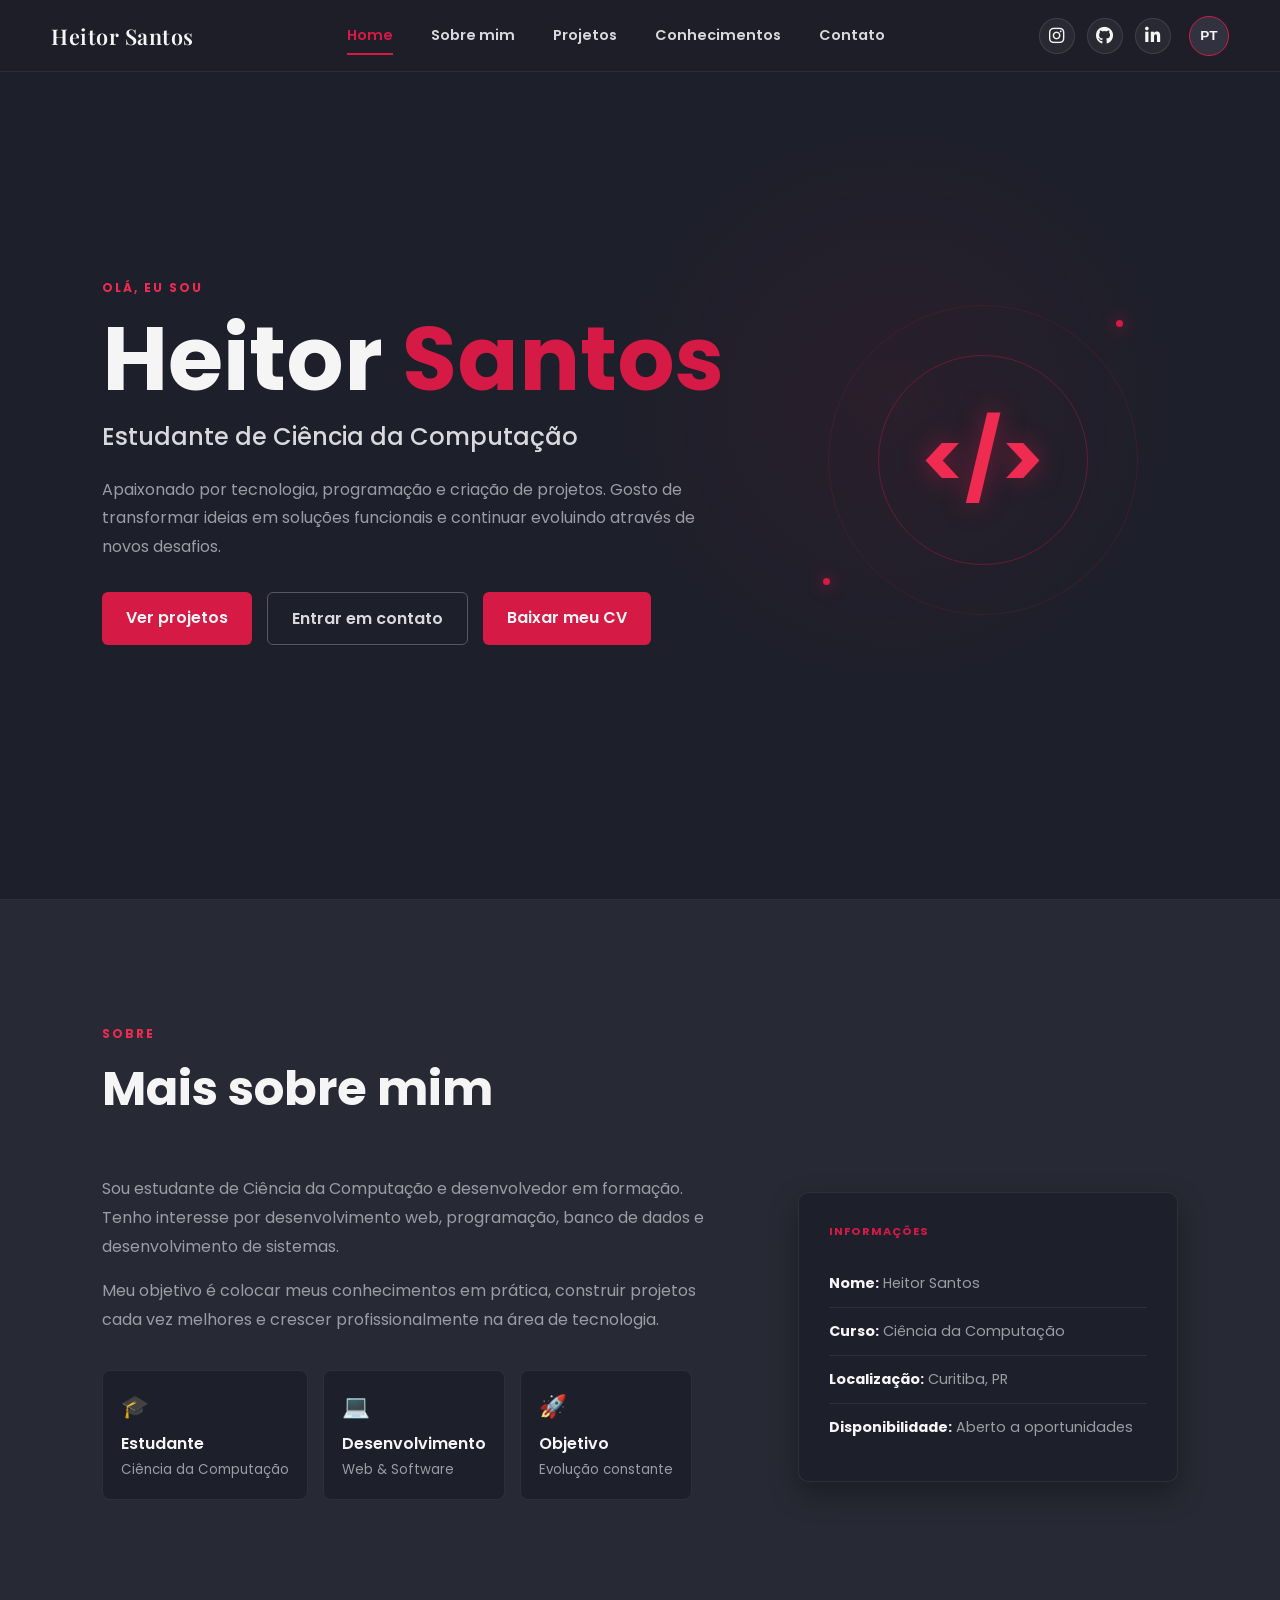
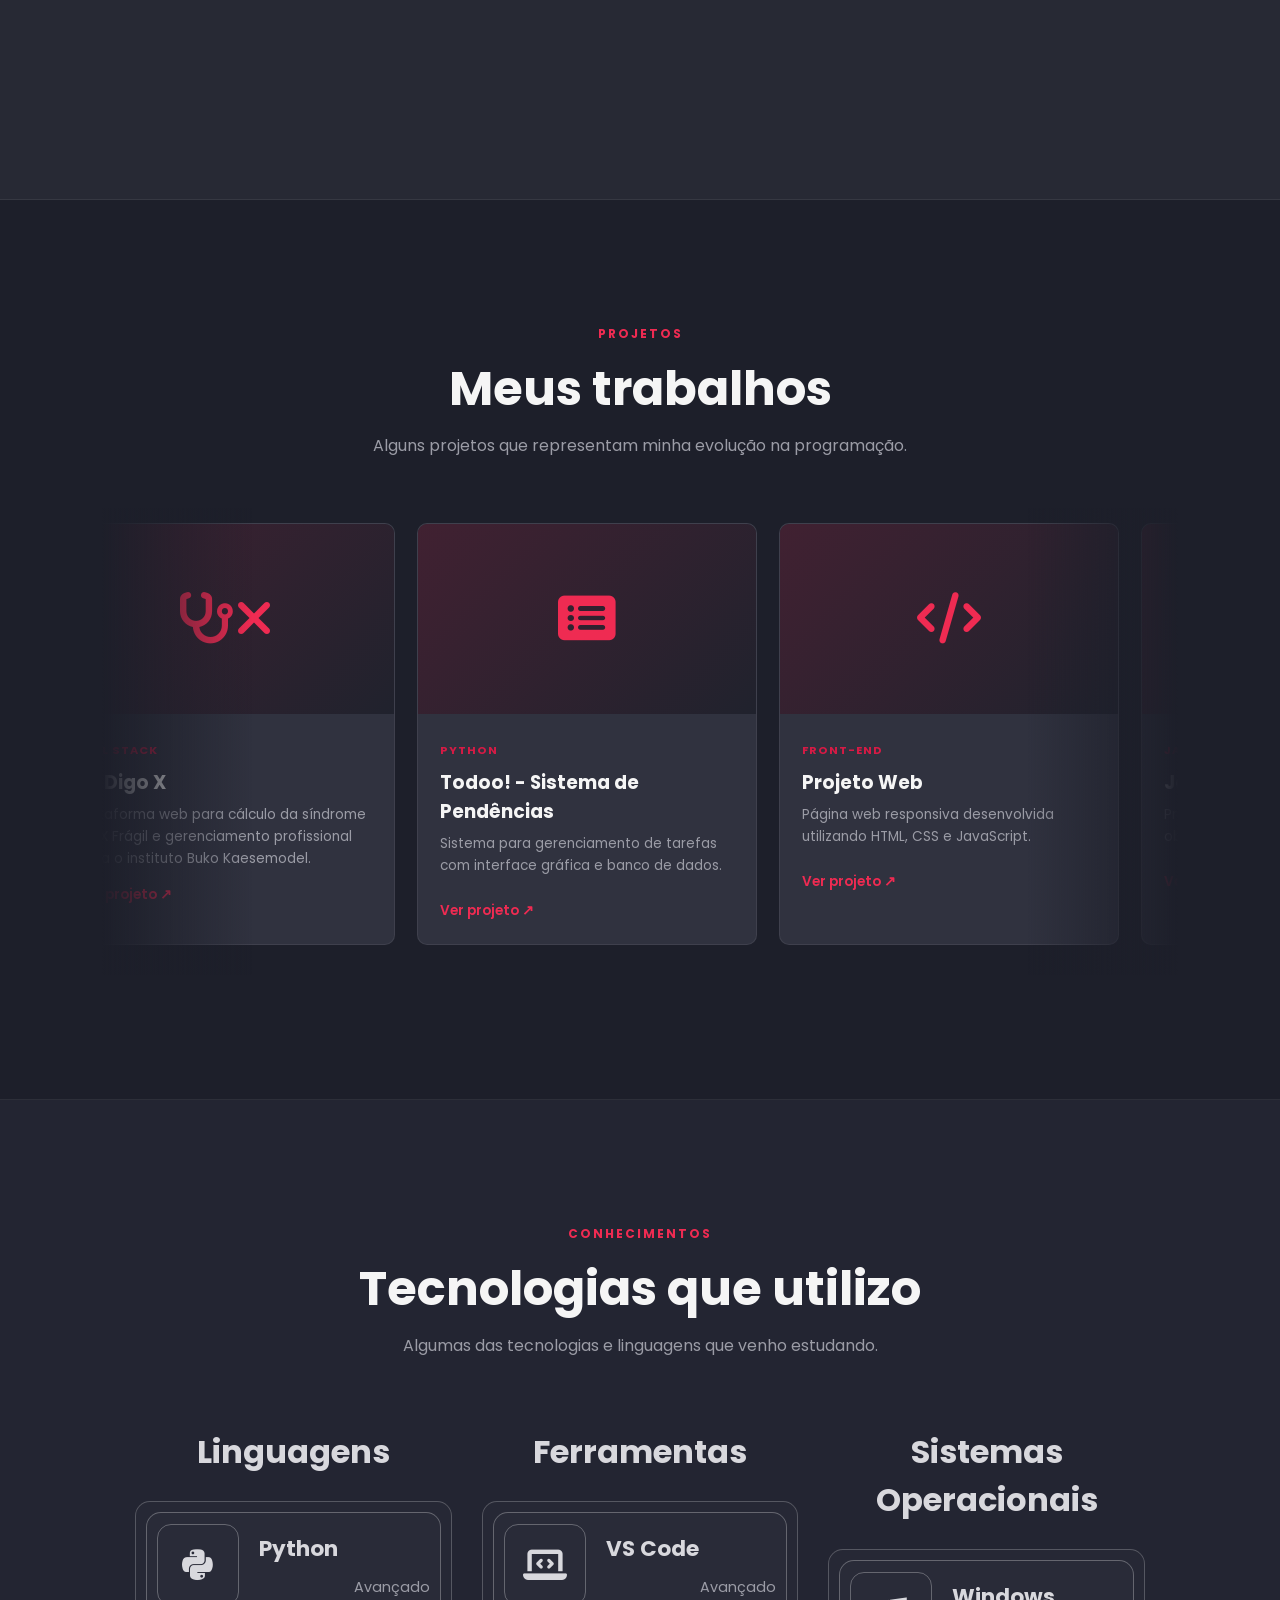
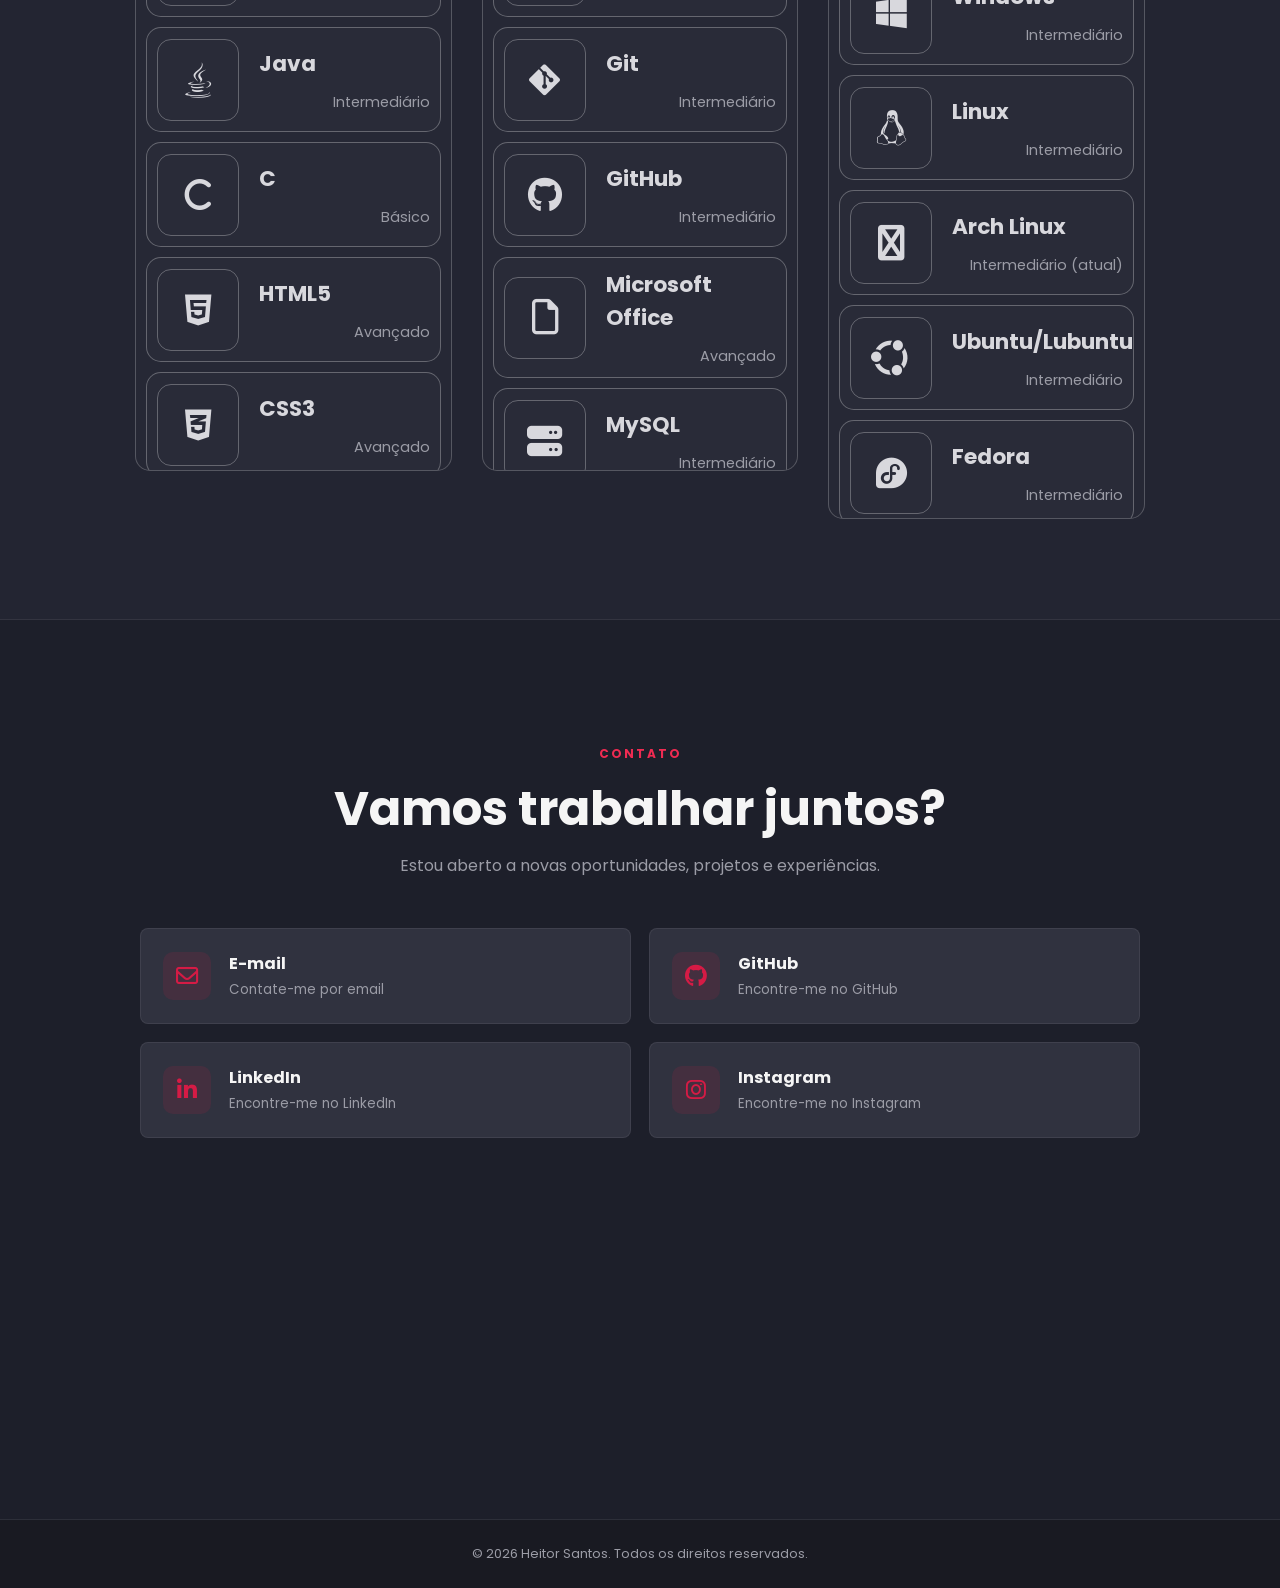
==== index.html @ 6def0c8a "Rename portifolio.html to index.html" ====
<!DOCTYPE html>
<html lang="pt-BR">
<head>
    <meta charset="UTF-8">
    <meta name="viewport" content="width=device-width, initial-scale=1.0">
    <meta name="description" content="Portfólio de Heitor Santos">
    <title>Heitor Santos | Portfólio</title>
    <link rel="icon" href="favicon.png" type="image/png">
    <link rel="preconnect" href="https://fonts.googleapis.com">
    <link rel="preconnect" href="https://fonts.gstatic.com" crossorigin>
    <link rel="stylesheet" href="https://cdnjs.cloudflare.com/ajax/libs/font-awesome/6.5.1/css/all.min.css">
    <link href="https://fonts.googleapis.com/css2?family=Playfair+Display:wght@500;600;700&family=Poppins:wght@300;400;500;600;700&display=swap" rel="stylesheet">
    <link rel="stylesheet" href="portifolio.css">
</head>
<body>

<header class="navbar">
    <a href="#home" class="logo">Heitor Santos</a>
    <nav class="nav-links" id="navLinks">
        <a href="#home" class="nav-link active" data-i18n="nav_home">Home</a>
        <a href="#sobre" class="nav-link" data-i18n="nav_about">Sobre mim</a>
        <a href="#projetos" class="nav-link" data-i18n="nav_projects">Projetos</a>
        <a href="#conhecimentos" class="nav-link" data-i18n="nav_skills">Conhecimentos</a>
        <a href="#contato" class="nav-link" data-i18n="nav_contact">Contato</a>
    </nav>

    <div class="navbar-right">
        <div class="social-links">
            <a href="https://www.instagram.com/heitor_a_santos/" target="_blank"><i class="fa-brands fa-instagram"></i></a>
            <a href="https://github.com/HeitorASantos" target="_blank"><i class="fa-brands fa-github"></i></a>
            <a href="https://www.linkedin.com/in/heitor-santos-92a6032a8/" target="_blank"><i class="fa-brands fa-linkedin-in"></i></a>
        </div>

        <button class="translate-btn" id="translateBtn" title="Alternar idioma">
            <span class="lang-text" id="langText">PT</span>
        </button>

        <button class="menu-button" id="menuButton">☰</button>
    </div>
</header>

<main>

<section id="home" class="section hero">
    <div class="hero-content reveal">
        <span class="section-tag">OLÁ, EU SOU</span>
        <h1>Heitor <span>Santos</span></h1>
        <h2>Estudante de Ciência da Computação</h2>
        <p>
            Apaixonado por tecnologia, programação e criação de projetos.
            Gosto de transformar ideias em soluções funcionais e continuar
            evoluindo através de novos desafios.
        </p>
        <div class="hero-buttons">
            <a href="#projetos" class="button primary">Ver projetos</a>
            <a href="#contato" class="button secondary">Entrar em contato</a>
            <a  class="button tertiary" href="seu-curriculo.pdf" target="_blank">Baixar meu CV</a>
        </div>
    </div>

    <div class="hero-code reveal">
        <div class="code-symbol">&lt;/&gt;</div>
        <span class="code-dot dot-one"></span>
        <span class="code-dot dot-two"></span>
        <span class="code-ring"></span>
    </div>
</section>

<section id="sobre" class="section about">
    <div class="section-heading reveal">
        <span class="section-tag">SOBRE</span>
        <h2>Mais sobre mim</h2>
    </div>

    <div class="about-grid">
        <div class="about-text reveal">
            <p>
                Sou estudante de Ciência da Computação e desenvolvedor em formação.
                Tenho interesse por desenvolvimento web, programação, banco de dados
                e desenvolvimento de sistemas.
            </p>
            <p> 
                Meu objetivo é colocar meus conhecimentos em prática, construir
                projetos cada vez melhores e crescer profissionalmente na área
                de tecnologia.
            </p>

            <div class="mini-cards">
                <div class="mini-card">
                    <strong>🎓</strong>
                    <span>Estudante</span>
                    <small>Ciência da Computação</small>
                </div>
                <div class="mini-card">
                    <strong>💻</strong>
                    <span>Desenvolvimento</span>
                    <small>Web & Software</small>
                </div>
                <div class="mini-card">
                    <strong>🚀</strong>
                    <span>Objetivo</span>
                    <small>Evolução constante</small>
                </div>
            </div>
        </div>

        <div class="info-card reveal">
            <span class="card-label">INFORMAÇÕES</span>
            <div class="info-row"><strong>Nome:</strong> Heitor Santos</div>
            <div class="info-row"><strong>Curso:</strong> Ciência da Computação</div>
            <div class="info-row"><strong>Localização:</strong> Curitiba, PR</div>
            <div class="info-row"><strong>Disponibilidade:</strong> Aberto a oportunidades</div>
        </div>
    </div>
</section>

<section id="projetos" class="section projects">
    <div class="section-heading centered reveal">
        <span class="section-tag">PROJETOS</span>
        <h2>Meus trabalhos</h2>
        <p>Alguns projetos que representam minha evolução na programação.</p>
    </div>

    <div class="project-carousel">
        <div class="project-grid" id="projectGrid"></div>
    </div>
</section>

<section id="conhecimentos" class="section knowledge">
    <div class="section-heading centered reveal">
        <span class="section-tag">CONHECIMENTOS</span>
        <h2>Tecnologias que utilizo</h2>
        <p>Algumas das tecnologias e linguagens que venho estudando.</p>
    </div>

    <div class="knowledge-columns">
        <div class="knowledge-group reveal">
            <h3>Linguagens</h3>
            <div class="knowledge-list" id="languagesList"></div>
        </div>

        <div class="knowledge-group reveal">
            <h3>Ferramentas</h3>
            <div class="knowledge-list" id="toolsList"></div>
        </div>

        <div class="knowledge-group reveal">
            <h3>Sistemas Operacionais</h3>
            <div class="knowledge-list" id="systemsList"></div>
        </div>
    </div>
</section>

<section id="contato" class="section contact">
    <div class="section-heading centered reveal">
        <span class="section-tag">CONTATO</span>
        <h2>Vamos trabalhar juntos?</h2>
        <p>Estou aberto a novas oportunidades, projetos e experiências.</p>
    </div>

    <div class="contact-grid reveal">
        <a href="mailto:heitorsantos0506@gmail.com" class="contact-card">
            <span class="contact-icon">
                <i class="fa-regular fa-envelope"></i>
            </span>
            <div>
                <strong>E-mail</strong>
                <small>Contate-me por email</small>
            </div>
        </a>

        <a href="https://github.com/HeitorASantos" target="_blank" class="contact-card">
            <span class="contact-icon">
                <i class="fa-brands fa-github"></i>
            </span>
            <div>
                <strong>GitHub</strong>
                <small>Encontre-me no GitHub</small>
            </div>
        </a>

        <a href="https://www.linkedin.com/in/heitor-santos-92a6032a8/" target="_blank" class="contact-card">
            <span class="contact-icon">
                <i class="fa-brands fa-linkedin-in"></i>
            </span>
            <div>
                <strong>LinkedIn</strong>
                <small>Encontre-me no LinkedIn</small>
            </div>
        </a>

        <a href="https://www.instagram.com/heitor_a_santos/" target="_blank" class="contact-card">
            <span class="contact-icon">
                <i class="fa-brands fa-instagram"></i>
            </span>
            <div>
                <strong>Instagram</strong>
                <small>Encontre-me no Instagram</small>
            </div>
        </a>
    </div>
</section>

</main>

<footer>
    <p>© <span id="year"></span> Heitor Santos. Todos os direitos reservados.</p>
</footer>

<!-- Elemento de Tradução Oculto -->
<div id="google_translate_element" style="display:none;"></div>

<script type="text/javascript">
function googleTranslateElementInit() {
    new google.translate.TranslateElement({
        pageLanguage: 'pt',
        includedLanguages: 'pt,en,es',
        autoDisplay: false
    }, 'google_translate_element');
}
</script>
<script type="text/javascript" src="//translate.google.com/translate_a/element.js?cb=googleTranslateElementInit"></script>
<script src="portifolio.js"></script>
</body>
</html>
---- portifolio.css ----
* {
    margin: 0;
    padding: 0;
    box-sizing: border-box;
}

:root {
    --bg: #232532;
    --dark: #1d1f2a;
    --panel: #30323f;
    --red: #d51b45;
    --red2: #ef2b52;
    --white: #f5f5f5;
    --text: #d8d8dd;
    --muted: #9b9ca6;
    --border: rgba(255, 255, 255, .07);
}

html {
    scroll-behavior: smooth;
}

body {
    font-family: "Poppins", sans-serif;
    background: var(--bg);
    color: var(--white);
    overflow-x: hidden;
}

a {
    color: inherit;
    text-decoration: none;
}

.section {
    padding: 120px 8% 100px;
    border-bottom: 1px solid var(--border);
    min-height: 100vh;
}

.section-tag {
    color: var(--red2);
    font-size: .75rem;
    font-weight: 700;
    letter-spacing: 2px;
}

.section-heading h2 {
    font-size: clamp(2rem, 4vw, 3rem);
    margin-top: 8px;
}

.section-heading p {
    color: var(--muted);
    margin-top: 8px;
}

.centered {
    text-align: center;
}


.navbar {
    height: 72px;
    width: 100%;
    position: fixed;
    top: 0;
    left: 0;
    z-index: 1000;
    display: flex;
    align-items: center;
    justify-content: space-between;
    padding: 0 4%;
    background: rgba(30, 31, 40, .94);
    border-bottom: 1px solid var(--border);
    backdrop-filter: blur(12px);
}

.logo {
    font-family: "Playfair Display", serif;
    color: var(--white);
    font-size: 1.35rem;
    font-weight: 600;
    letter-spacing: .5px;
}

.logo span {
    color: var(--red);
}

.navbar-right {
    display: flex;
    align-items: center;
    gap: 18px;
}

.translate-btn {
    width: 40px;
    height: 40px;
    border-radius: 50%;
    background: var(--panel);
    border: 1px solid var(--red);
    color: var(--white);
    font-size: 0.85rem;
    font-weight: 700;
    cursor: pointer;
    display: flex;
    align-items: center;
    justify-content: center;
    transition: all 0.3s ease;
    outline: none;
}

.translate-btn:hover {
    background: var(--red);
    color: var(--white);
    transform: scale(1.08);
    box-shadow: 0 0 12px rgba(213, 27, 69, 0.4);
}

.goog-te-banner-frame, 
.skiptranslate, 
#goog-gt-tt {
    display: none !important;
}

body {
    top: 0 !important;
}
.nav-links {
    display: flex;
    gap: 38px;
}

.nav-link {
    color: var(--text);
    font-size: .9rem;
    font-weight: 600;
    position: relative;
    transition: .3s;
}

.nav-link:after {
    content: "";
    position: absolute;
    left: 0;
    bottom: -9px;
    width: 0;
    height: 2px;
    background: var(--red);
    transition: .3s;
}

.nav-link:hover,
.nav-link.active {
    color: var(--red);
}

.nav-link:hover:after,
.nav-link.active:after {
    width: 100%;
}

.social-links {
    display: flex;
    gap: 18px;
}

.social-links a {
    color: var(--red);
    font-weight: 700;
    font-size: .8rem;
    transition: .3s;
}

.social-links a:hover {
    color: var(--white);
    transform: translateY(-2px);
}

.menu-button {
    display: none;
    background: none;
    color: var(--white);
    border: 0;
    font-size: 1.5rem;
    cursor: pointer;
}


.hero {
    min-height: 100vh;
    display: flex;
    align-items: center;
    justify-content: space-between;
    gap: 60px;
    background: radial-gradient(circle at 70% 45%, rgba(213, 27, 69, .07), transparent 28%), var(--dark);
}

.hero-content {
    max-width: 650px;
}

.hero h1 {
    font-size: clamp(3rem, 7vw, 6rem);
    line-height: 1;
    margin: 15px 0;
}

.hero h1 span {
    color: var(--red);
}

.hero h2 {
    font-size: clamp(1.1rem, 2vw, 1.5rem);
    font-weight: 500;
    color: var(--text);
}

.hero p {
    color: var(--muted);
    line-height: 1.8;
    margin: 22px 0 30px;
    max-width: 600px;
}

.hero-buttons {
    display: flex;
    gap: 15px;
    flex-wrap: wrap;
}

.button {
    padding: 13px 24px;
    border-radius: 6px;
    font-weight: 600;
    transition: .3s;
}

.button.primary {
    background: var(--red);
}

.button.primary:hover {
    background: var(--red2);
    transform: translateY(-3px);
    box-shadow: 0 8px 22px rgba(213, 27, 69, .3);
}

.button.secondary {
    border: 1px solid #565864;
    color: var(--text);
}

.button.secondary:hover {
    border-color: var(--red);
    color: var(--red);
    transform: translateY(-3px);
}

.button.tertiary {
    background: var(--red);

}

.button.tertiary:hover {
    background: var(--text);
    color: var(--red);
    box-shadow: 0 8px 22px rgba(202, 202, 202, 0.1);
    transform: translateY(-3px);
}

.hero-code {
    width: 390px;
    height: 390px;
    position: relative;
    display: flex;
    align-items: center;
    justify-content: center;
    flex-shrink: 0;
}

.code-symbol {
    width: 210px;
    height: 210px;
    display: flex;
    align-items: center;
    justify-content: center;
    border: 1px solid rgba(213, 27, 69, .35);
    border-radius: 50%;
    color: var(--red2);
    font-size: 5rem;
    font-weight: 700;
    text-shadow: 0 0 25px rgba(213, 27, 69, .5);
}

.code-ring {
    position: absolute;
    width: 310px;
    height: 310px;
    border: 1px solid rgba(213, 27, 69, .15);
    border-radius: 50%;
    animation: rotate 15s linear infinite;
}

.code-dot {
    position: absolute;
    width: 7px;
    height: 7px;
    background: var(--red);
    border-radius: 50%;
    box-shadow: 0 0 15px var(--red);
}

.dot-one {
    top: 55px;
    right: 55px;
}

.dot-two {
    bottom: 70px;
    left: 35px;
}

@keyframes rotate {
    to { transform: rotate(360deg); }
}


.about {
    background: #272934;
}

.about-grid {
    display: flex;
    align-items: center;
    justify-content: space-between;
    gap: 70px;
    margin-top: 50px;
}

.about-text {
    flex: 1;
    max-width: 720px;
}

.about-text p {
    color: var(--muted);
    line-height: 1.8;
    margin-bottom: 16px;
}

.mini-cards {
    display: flex;
    flex-wrap: wrap;
    gap: 15px;
    margin-top: 35px;
}

.mini-card {
    min-width: 170px;
    background: var(--dark);
    border: 1px solid var(--border);
    padding: 18px;
    border-radius: 8px;
}

.mini-card strong {
    display: block;
    color: var(--red);
    font-size: 1.4rem;
    margin-bottom: 8px;
}

.mini-card span {
    display: block;
    font-weight: 600;
}

.mini-card small {
    color: var(--muted);
}

.info-card {
    width: 380px;
    flex-shrink: 0;
    background: var(--dark);
    border: 1px solid var(--border);
    padding: 30px;
    border-radius: 10px;
    box-shadow: 0 12px 30px rgba(0, 0, 0, .3);
}

.card-label {
    display: block;
    color: var(--red);
    font-size: .7rem;
    font-weight: 700;
    letter-spacing: 1px;
    margin-bottom: 20px;
}

.info-row {
    padding: 13px 0;
    color: var(--muted);
    border-bottom: 1px solid var(--border);
    font-size: .9rem;
}

.info-row:last-child {
    border: 0;
}

.info-row strong {
    color: var(--white);
}


.projects {
    background: var(--dark);
    overflow: hidden;
}

.project-carousel {
    position: relative;
    width: 100%;
    overflow: hidden;
    margin-top: 50px;
    padding: 15px 0 30px;
    cursor: grab;
    user-select: none;
}

.project-carousel:active {
    cursor: grabbing;
}

.project-grid {
    display: flex;
    flex-wrap: nowrap;
    gap: 22px;
    width: max-content;
    will-change: transform;
}

.project-card {
    flex: 0 0 340px;
    width: 340px;
    overflow: hidden;
    background: var(--panel);
    border: 1px solid var(--border);
    border-radius: 10px;
    transition: .35s;
    user-select: none;
}

.project-card a {
    user-select: auto;
}

.project-card:hover {
    transform: translateY(-8px);
    border-color: var(--red);
    box-shadow: 0 15px 35px rgba(0, 0, 0, .35);
}

.project-image {
    height: 190px;
    display: flex;
    align-items: center;
    justify-content: center;
    background: linear-gradient(135deg, rgba(213, 27, 69, .18), transparent), #20222d;
    color: var(--red2);
    font-size: 3.2rem;
    font-weight: 700;
}

.project-content {
    padding: 22px;
}

.project-category {
    color: var(--red);
    font-size: .7rem;
    font-weight: 700;
    text-transform: uppercase;
    letter-spacing: 1px;
}

.project-content h3 {
    margin: 7px 0;
}

.project-content p {
    color: var(--muted);
    font-size: .85rem;
    line-height: 1.6;
    min-height: 52px;
}

.project-link {
    display: inline-block;
    margin-top: 16px;
    color: var(--red2);
    font-size: .85rem;
    font-weight: 600;
}

.project-carousel::before,
.project-carousel::after {
    content: "";
    position: absolute;
    top: 0;
    bottom: 0;
    width: 150px;
    z-index: 10;
    pointer-events: none;
}

.project-carousel::before {
    left: 0;
    background: linear-gradient(to right, var(--dark), transparent);
}

.project-carousel::after {
    right: 0;
    background: linear-gradient(to left, var(--dark), transparent);
}

.knowledge {
    background: var(--bg);
    overflow: hidden;
}

.knowledge-columns {
    display: flex;
    gap: 30px;
    width: 100%;
    margin-top: 70px;
    padding: 0 3%;
    box-sizing: border-box;
}

.knowledge-group {
    flex: 1;
    min-width: 0;
}

.knowledge-group h3 {
    margin: 0 0 25px;
    text-align: center;
    font-size: 2rem;
    font-weight: 700;
    color: var(--text);
}

.knowledge-list {
    height: 570px;
    padding: 10px;
    overflow-y: auto;
    overflow-x: hidden;
    border: 1px solid rgba(255, 255, 255, .22);
    border-radius: 15px;
    background: rgba(255, 255, 255, .015);
    box-sizing: border-box;
    scrollbar-width: thin;
    scrollbar-color: #777 transparent;
}

.knowledge-list::-webkit-scrollbar {
    width: 9px;
}

.knowledge-list::-webkit-scrollbar-track {
    background: transparent;
}

.knowledge-list::-webkit-scrollbar-thumb {
    background: #666;
    border-radius: 10px;
}

.knowledge-list::-webkit-scrollbar-thumb:hover {
    background: var(--red);
}

.knowledge-card {
    position: relative;
    display: flex;
    align-items: center;
    min-height: 105px;
    margin-bottom: 10px;
    padding: 10px;
    border: 1px solid rgba(255, 255, 255, .28);
    border-radius: 15px;
    background: rgba(255, 255, 255, .015);
    box-sizing: border-box;
    transition: border-color .3s ease, color .3s ease, background .3s ease, transform .3s ease;
}

.knowledge-card:last-child {
    margin-bottom: 0;
}

.knowledge-icon {
    flex: 0 0 82px;
    width: 82px;
    height: 82px;
    display: flex;
    align-items: center;
    justify-content: center;
    border: 1px solid rgba(255, 255, 255, .28);
    border-radius: 14px;
    font-size: 2.5rem;
    font-weight: 700;
    color: var(--text);
    transition: color .3s ease, border-color .3s ease;
}

.knowledge-info {
    flex: 1;
    min-width: 0;
    padding-left: 20px;
}

.knowledge-name {
    margin: 0 0 12px;
    font-size: 1.35rem;
    font-weight: 700;
    color: var(--text);
    transition: color .3s ease;
}

.knowledge-level {
    margin: 0;
    text-align: right;
    font-size: .9rem;
    color: var(--muted);
    transition: color .3s ease;
}

.knowledge-card:hover {
    border-color: var(--red);
    background: rgba(213, 27, 69, .035);
    transform: translateX(4px);
}

.knowledge-card:hover .knowledge-icon {
    border-color: var(--red);
    color: var(--red);
}

.knowledge-card:hover .knowledge-name,
.knowledge-card:hover .knowledge-level {
    color: var(--red);
}

.contact {
    background: var(--dark);
}

.contact-grid {
    max-width: 1000px;
    margin: 50px auto 0;
    display: flex;
    flex-wrap: wrap;
    gap: 18px;
}

.contact-card {
    flex: 1 1 400px;
    display: flex;
    align-items: center;
    gap: 18px;
    padding: 22px;
    background: var(--panel);
    border: 1px solid var(--border);
    border-radius: 8px;
    transition: .3s;
}

.contact-card:hover {
    transform: translateY(-4px);
    border-color: var(--red);
}

.contact-icon {
    width: 48px;
    height: 48px;
    flex-shrink: 0;
    border-radius: 8px;
    display: flex;
    align-items: center;
    justify-content: center;
    background: rgba(213, 27, 69, .1);
    color: var(--red);
    font-weight: 700;
}

.contact-card strong {
    display: block;
}

.contact-card small {
    color: var(--muted);
}

footer {
    padding: 25px;
    text-align: center;
    background: #191a22;
    color: var(--muted);
    font-size: .8rem;
}

.reveal {
    opacity: 0;
    transform: translateY(35px);
    transition: opacity .8s ease, transform .8s ease;
}

.reveal.show {
    opacity: 1;
    transform: translateY(0);
}

@media(max-width: 1100px) {
    .nav-links { gap: 20px; }
    .hero { gap: 30px; }
    .hero-code { width: 300px; height: 300px; }
    .code-symbol { width: 170px; height: 170px; font-size: 4rem; }
    .code-ring { width: 250px; height: 250px; }
}

@media(max-width: 1000px) {
    .knowledge-columns { flex-wrap: wrap; }
    .knowledge-group { flex: 1 1 45%; }
}

@media(max-width: 760px) {
    .navbar { padding: 0 6%; }
    .social-links { display: none; }
    .menu-button { display: block; }
    .nav-links {
        position: absolute;
        top: 72px;
        left: 0;
        width: 100%;
        display: none;
        flex-direction: column;
        gap: 0;
        background: #1d1f28;
        border-bottom: 1px solid var(--border);
    }
    .nav-links.open { display: flex; }
    .nav-link { width: 100%; text-align: center; padding: 17px; }
    .nav-link:after { display: none; }
    .section { padding: 100px 6% 70px; }
    .hero { min-height: 100vh; flex-direction: column; justify-content: center; text-align: center; }
    .hero-buttons { justify-content: center; }
    .hero-code { display: none; }
    .about-grid { flex-direction: column; align-items: stretch; }
    .info-card { width: 100%; }
    .contact-card { flex-basis: 100%; }
    .project-card { flex: 0 0 85vw; width: 85vw; }
    .project-carousel::before, .project-carousel::after { width: 70px; }
}

@media(max-width: 700px) {
    .knowledge-columns { flex-direction: column; gap: 50px; padding: 0 5%; }
    .knowledge-group { width: 100%; }
    .knowledge-list { height: 450px; }
    .knowledge-group h3 { font-size: 1.7rem; }
}

@media(max-width: 500px) {
    .logo { font-size: 1.15rem; }
    .hero h1 { font-size: 3rem; }
    .mini-cards { flex-direction: column; }
    .mini-card { width: 100%; }
    .project-image { height: 160px; }
}
.knowledge-icon {
    flex: 0 0 82px;
    width: 82px;
    height: 82px;
    display: flex;
    align-items: center;
    justify-content: center;
    border: 1px solid rgba(255, 255, 255, .28);
    border-radius: 14px;
    font-size: 2.2rem; 
    color: var(--text);
    transition: color .3s ease, border-color .3s ease;
}

.knowledge-icon img,
.knowledge-icon svg {
    width: 42px;
    height: 42px;
    object-fit: contain;
}

.contact-icon {
    width: 48px;
    height: 48px;
    flex-shrink: 0;
    border-radius: 8px;
    display: flex;
    align-items: center;
    justify-content: center;
    background: rgba(213, 27, 69, .1);
    color: var(--red);
    font-size: 1.5rem;
}

.contact-icon img,
.contact-icon svg {
    width: 24px;
    height: 24px;
    object-fit: contain;
}
.social-links {
    display: flex;
    align-items: center;
    gap: 12px;
}

.social-links a {
    display: flex;
    align-items: center;
    justify-content: center;
    width: 36px;
    height: 36px;
    border-radius: 50%;
    background: rgba(255, 255, 255, 0.05);
    color: var(--white);
    font-size: 1.1rem;
    text-decoration: none;
    transition: all 0.3s ease;
    border: 1px solid rgba(255, 255, 255, 0.1);
}

.social-links a:hover {
    background: var(--red);
    color: var(--white);
    border-color: var(--red);
    transform: translateY(-2px);
    box-shadow: 0 4px 12px rgba(213, 27, 69, 0.3);
}

.contact-icon {
    width: 48px;
    height: 48px;
    flex-shrink: 0;
    border-radius: 10px;
    display: flex;
    align-items: center;
    justify-content: center;
    background: rgba(213, 27, 69, 0.12);
    color: var(--red);
    font-size: 1.4rem;
    transition: all 0.3s ease;
}

.contact-card:hover .contact-icon {
    background: var(--red);
    color: var(--white);
    transform: scale(1.05);
}

@media (max-width: 768px) {
    .navbar .social-links {
        display: none !important;
    }

    .navbar {
        position: fixed;
    }

    .nav-links {
        display: none !important;
        position: absolute;
        top: 100%;
        left: 0;

        width: 100%;
        background-color: var(--dark);
        flex-direction: column;
        padding: 20px 0;
        gap: 15px;
        text-align: center;
        border-bottom: 2px solid #d51b45;
        box-shadow: 0 10px 20px rgba(0,0,0,0.5);
        z-index: 999;
    }

    .nav-links.active {
        display: flex !important;
        animation: fadeInSlide 0.3s ease forwards;
    }
}

@keyframes fadeInSlide {
    from {
        opacity: 0;
        transform: translateY(-10px);
    }
    to {
        opacity: 1;
        transform: translateY(0);
    }
}
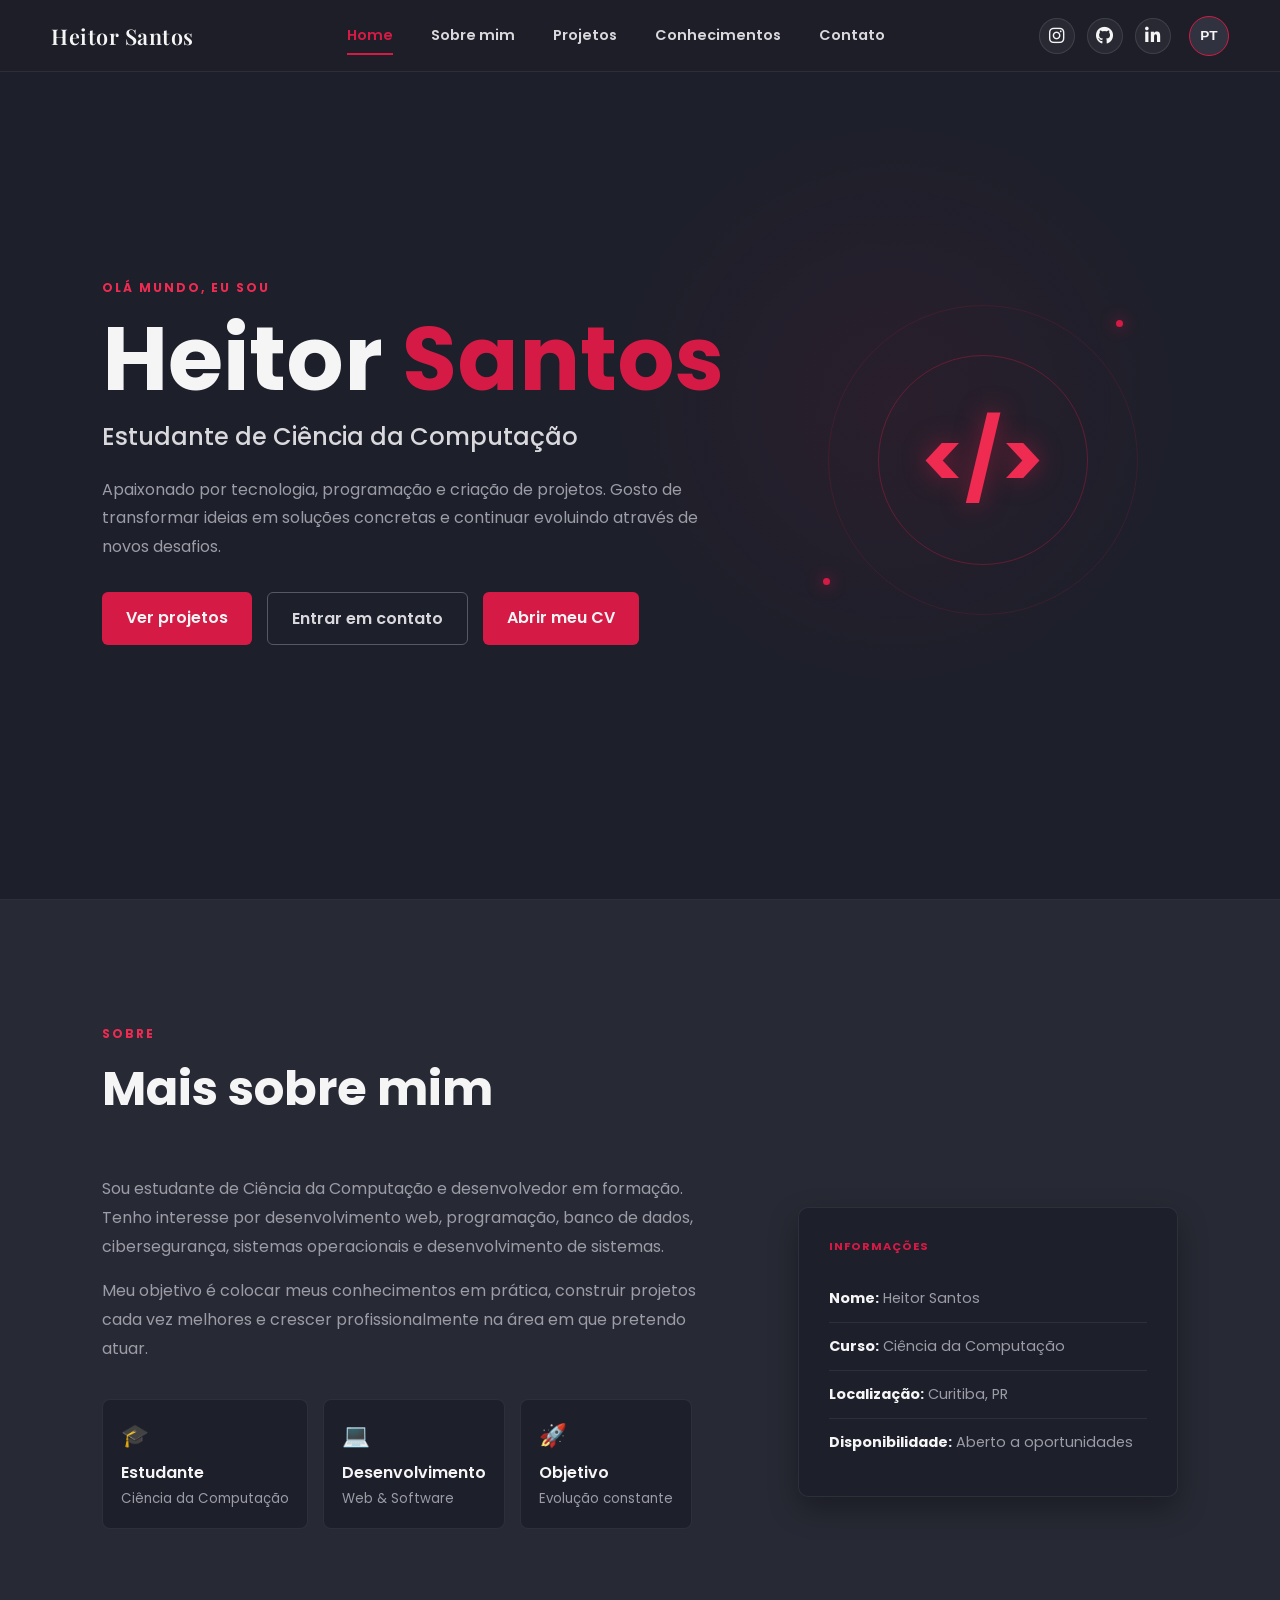
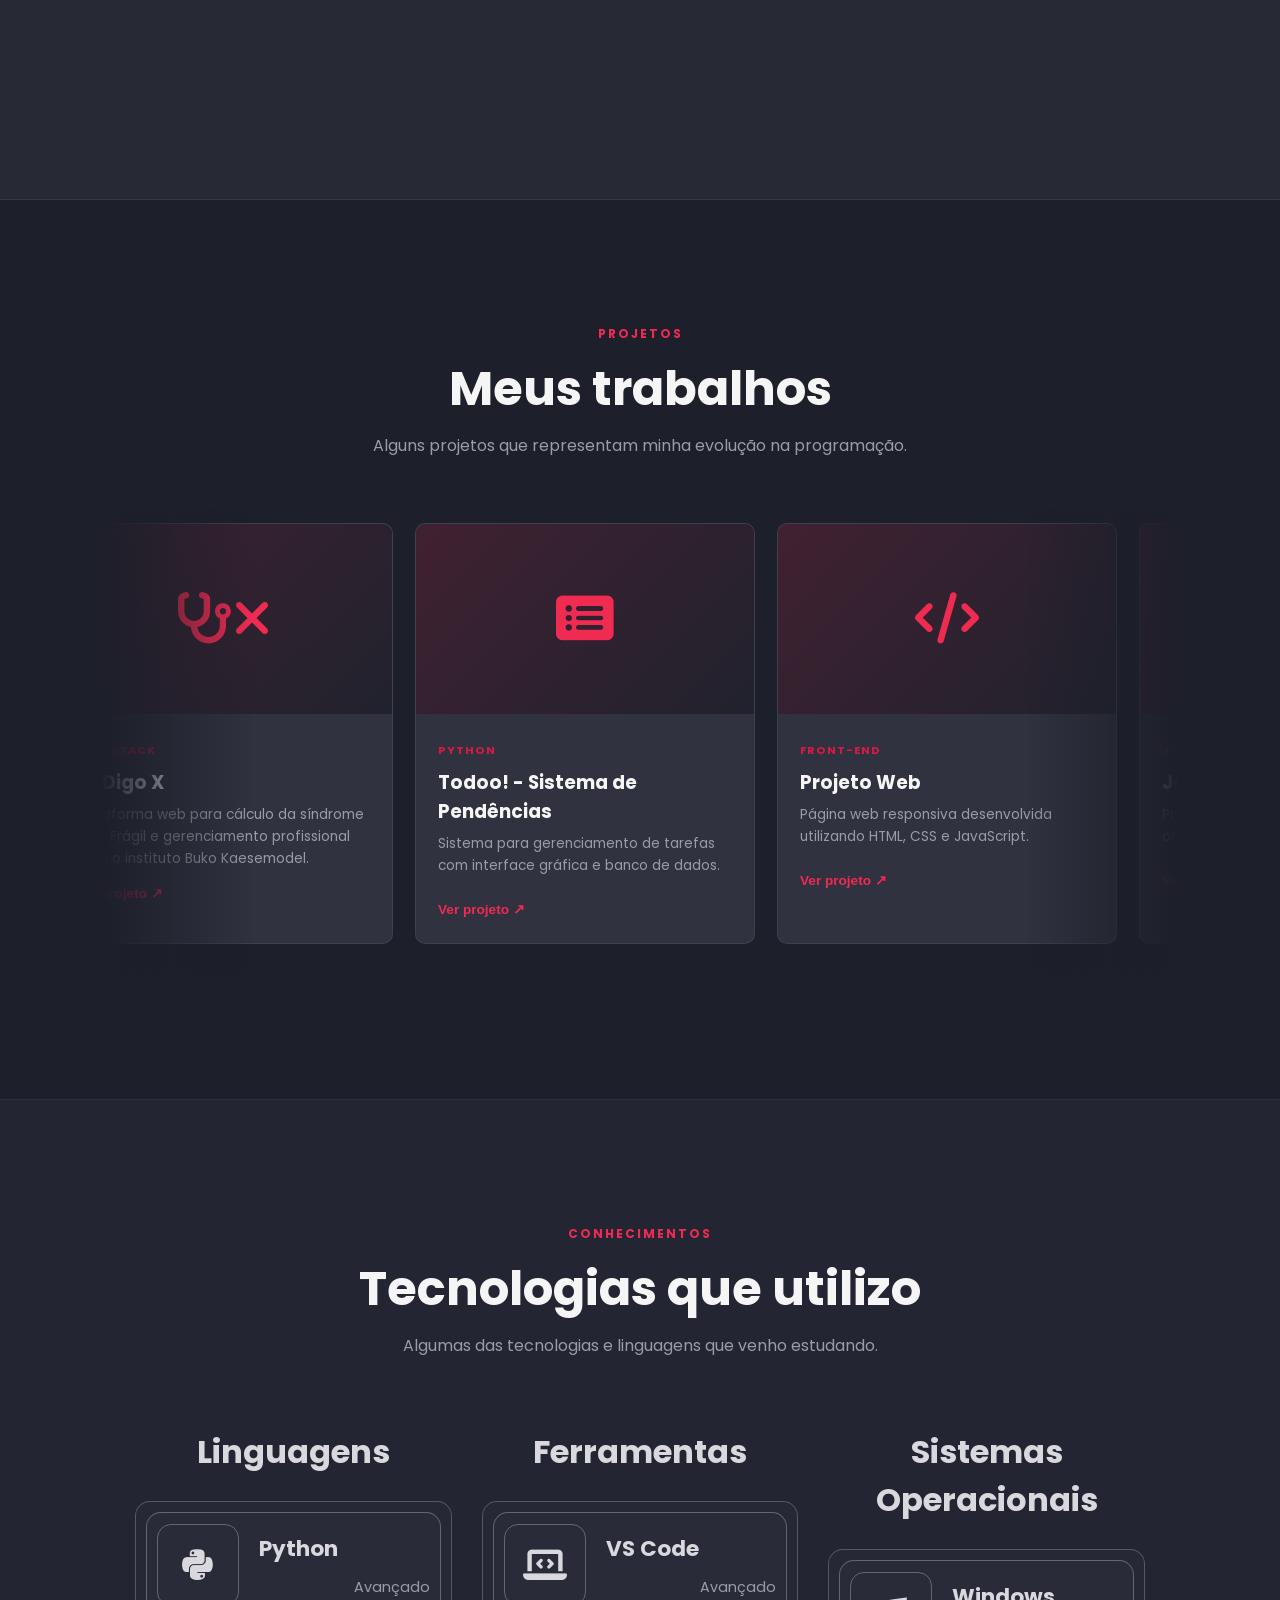
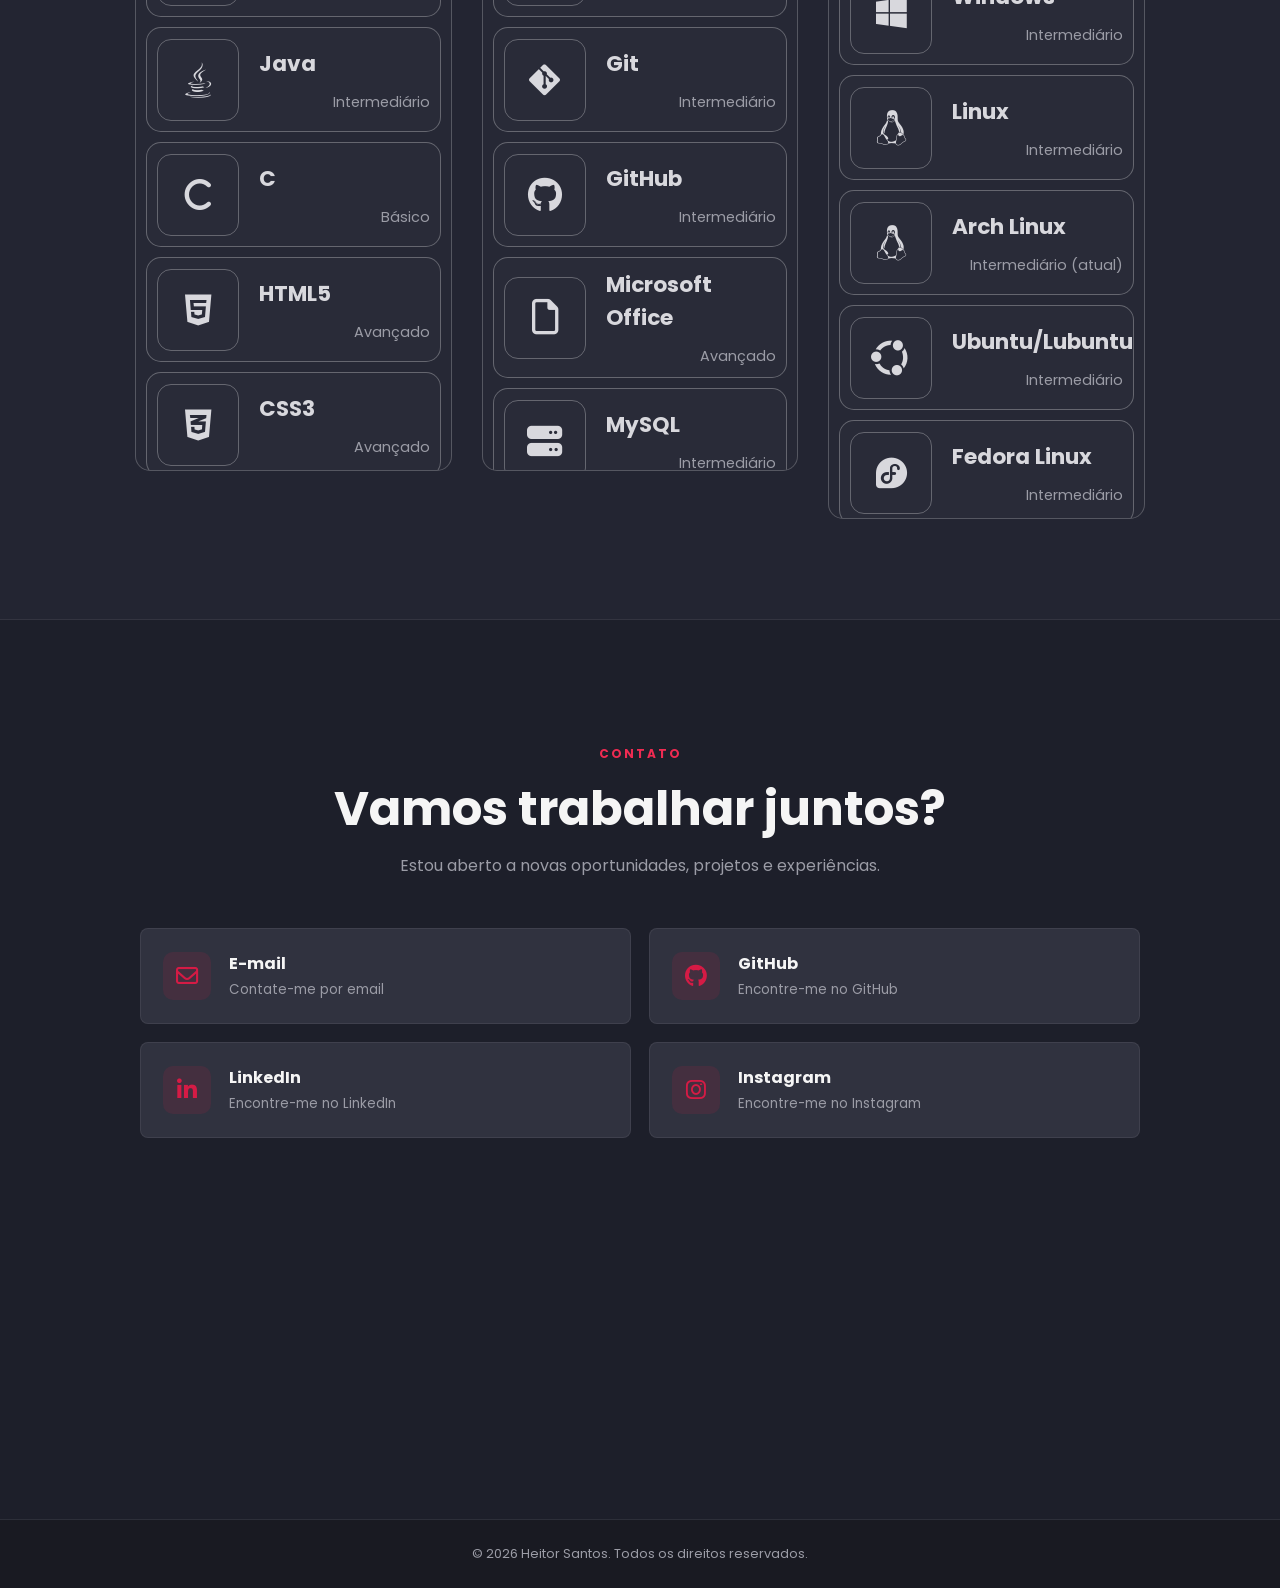
==== commit 27f3d5e1: "portifolio web page update v1.0" ====
--- a/index.html
+++ b/index.html
@@ -4,7 +4,7 @@
     <meta charset="UTF-8">
     <meta name="viewport" content="width=device-width, initial-scale=1.0">
     <meta name="description" content="Portfólio de Heitor Santos">
-    <title>Heitor Santos | Portfólio</title>
+    <title>Heitor A Santos | Portfólio</title>
     <link rel="icon" href="favicon.png" type="image/png">
     <link rel="preconnect" href="https://fonts.googleapis.com">
     <link rel="preconnect" href="https://fonts.gstatic.com" crossorigin>
@@ -43,18 +43,18 @@
 
 <section id="home" class="section hero">
     <div class="hero-content reveal">
-        <span class="section-tag">OLÁ, EU SOU</span>
+        <span class="section-tag">OLÁ MUNDO, EU SOU</span>
         <h1>Heitor <span>Santos</span></h1>
         <h2>Estudante de Ciência da Computação</h2>
         <p>
             Apaixonado por tecnologia, programação e criação de projetos.
-            Gosto de transformar ideias em soluções funcionais e continuar
+            Gosto de transformar ideias em soluções concretas e continuar
             evoluindo através de novos desafios.
         </p>
         <div class="hero-buttons">
             <a href="#projetos" class="button primary">Ver projetos</a>
             <a href="#contato" class="button secondary">Entrar em contato</a>
-            <a  class="button tertiary" href="seu-curriculo.pdf" target="_blank">Baixar meu CV</a>
+            <a  class="button tertiary" href="cv/Heitor Alves dos Santos Currículo.pdf" target="_blank">Abrir meu CV</a>
         </div>
     </div>
 
@@ -76,13 +76,13 @@
         <div class="about-text reveal">
             <p>
                 Sou estudante de Ciência da Computação e desenvolvedor em formação.
-                Tenho interesse por desenvolvimento web, programação, banco de dados
-                e desenvolvimento de sistemas.
+                Tenho interesse por desenvolvimento web, programação, banco de dados,
+                cibersegurança, sistemas operacionais e desenvolvimento de sistemas.
             </p>
             <p> 
                 Meu objetivo é colocar meus conhecimentos em prática, construir
                 projetos cada vez melhores e crescer profissionalmente na área
-                de tecnologia.
+                em que pretendo atuar.
             </p>
 
             <div class="mini-cards">
--- a/portifolio.css
+++ b/portifolio.css
@@ -1,4 +1,3 @@
-
 * {
     margin: 0;
     padding: 0;
@@ -26,6 +25,7 @@
     background: var(--bg);
     color: var(--white);
     overflow-x: hidden;
+    top: 0 !important;
 }
 
 a {
@@ -33,10 +33,11 @@
     text-decoration: none;
 }
 
+
 .section {
+    min-height: 100vh;
     padding: 120px 8% 100px;
     border-bottom: 1px solid var(--border);
-    min-height: 100vh;
 }
 
 .section-tag {
@@ -47,13 +48,13 @@
 }
 
 .section-heading h2 {
+    margin-top: 8px;
     font-size: clamp(2rem, 4vw, 3rem);
+}
+
+.section-heading p {
     margin-top: 8px;
-}
-
-.section-heading p {
     color: var(--muted);
-    margin-top: 8px;
 }
 
 .centered {
@@ -62,8 +63,6 @@
 
 
 .navbar {
-    height: 72px;
-    width: 100%;
     position: fixed;
     top: 0;
     left: 0;
@@ -71,6 +70,8 @@
     display: flex;
     align-items: center;
     justify-content: space-between;
+    width: 100%;
+    height: 72px;
     padding: 0 4%;
     background: rgba(30, 31, 40, .94);
     border-bottom: 1px solid var(--border);
@@ -78,8 +79,8 @@
 }
 
 .logo {
+    color: var(--white);
     font-family: "Playfair Display", serif;
-    color: var(--white);
     font-size: 1.35rem;
     font-weight: 600;
     letter-spacing: .5px;
@@ -89,59 +90,30 @@
     color: var(--red);
 }
 
+.navbar-right,
+.nav-links,
+.social-links {
+    display: flex;
+    align-items: center;
+}
+
 .navbar-right {
-    display: flex;
-    align-items: center;
     gap: 18px;
 }
 
-.translate-btn {
-    width: 40px;
-    height: 40px;
-    border-radius: 50%;
-    background: var(--panel);
-    border: 1px solid var(--red);
-    color: var(--white);
-    font-size: 0.85rem;
-    font-weight: 700;
-    cursor: pointer;
-    display: flex;
-    align-items: center;
-    justify-content: center;
-    transition: all 0.3s ease;
-    outline: none;
-}
-
-.translate-btn:hover {
-    background: var(--red);
-    color: var(--white);
-    transform: scale(1.08);
-    box-shadow: 0 0 12px rgba(213, 27, 69, 0.4);
-}
-
-.goog-te-banner-frame, 
-.skiptranslate, 
-#goog-gt-tt {
-    display: none !important;
-}
-
-body {
-    top: 0 !important;
-}
 .nav-links {
-    display: flex;
     gap: 38px;
 }
 
 .nav-link {
+    position: relative;
     color: var(--text);
     font-size: .9rem;
     font-weight: 600;
-    position: relative;
     transition: .3s;
 }
 
-.nav-link:after {
+.nav-link::after {
     content: "";
     position: absolute;
     left: 0;
@@ -157,45 +129,87 @@
     color: var(--red);
 }
 
-.nav-link:hover:after,
-.nav-link.active:after {
+.nav-link:hover::after,
+.nav-link.active::after {
     width: 100%;
 }
 
 .social-links {
-    display: flex;
-    gap: 18px;
+    gap: 12px;
 }
 
 .social-links a {
-    color: var(--red);
-    font-weight: 700;
-    font-size: .8rem;
-    transition: .3s;
+    display: flex;
+    align-items: center;
+    justify-content: center;
+    width: 36px;
+    height: 36px;
+    border: 1px solid rgba(255, 255, 255, .1);
+    border-radius: 50%;
+    background: rgba(255, 255, 255, .05);
+    color: var(--white);
+    font-size: 1.1rem;
+    text-decoration: none;
+    transition: all .3s ease;
 }
 
 .social-links a:hover {
+    border-color: var(--red);
+    background: var(--red);
     color: var(--white);
     transform: translateY(-2px);
+    box-shadow: 0 4px 12px rgba(213, 27, 69, .3);
+}
+
+.translate-btn {
+    display: flex;
+    align-items: center;
+    justify-content: center;
+    width: 40px;
+    height: 40px;
+    border: 1px solid var(--red);
+    border-radius: 50%;
+    outline: none;
+    background: var(--panel);
+    color: var(--white);
+    font-size: .85rem;
+    font-weight: 700;
+    cursor: pointer;
+    transition: all .3s ease;
+}
+
+.translate-btn:hover {
+    background: var(--red);
+    color: var(--white);
+    transform: scale(1.08);
+    box-shadow: 0 0 12px rgba(213, 27, 69, .4);
 }
 
 .menu-button {
     display: none;
+    border: 0;
     background: none;
     color: var(--white);
-    border: 0;
     font-size: 1.5rem;
     cursor: pointer;
 }
 
+.goog-te-banner-frame,
+.skiptranslate,
+#goog-gt-tt {
+    display: none !important;
+}
+
 
 .hero {
+    display: flex;
+    align-items: center;
+    justify-content: space-between;
     min-height: 100vh;
-    display: flex;
-    align-items: center;
-    justify-content: space-between;
     gap: 60px;
-    background: radial-gradient(circle at 70% 45%, rgba(213, 27, 69, .07), transparent 28%), var(--dark);
+    background:
+        radial-gradient(circle at 70% 45%, rgba(213, 27, 69, .07), transparent 28%),
+        var(--dark);
 }
 
 .hero-content {
@@ -203,9 +217,9 @@
 }
 
 .hero h1 {
+    margin: 15px 0;
     font-size: clamp(3rem, 7vw, 6rem);
     line-height: 1;
-    margin: 15px 0;
 }
 
 .hero h1 span {
@@ -213,22 +227,22 @@
 }
 
 .hero h2 {
+    color: var(--text);
     font-size: clamp(1.1rem, 2vw, 1.5rem);
     font-weight: 500;
-    color: var(--text);
 }
 
 .hero p {
+    max-width: 600px;
+    margin: 22px 0 30px;
     color: var(--muted);
     line-height: 1.8;
-    margin: 22px 0 30px;
-    max-width: 600px;
 }
 
 .hero-buttons {
     display: flex;
+    flex-wrap: wrap;
     gap: 15px;
-    flex-wrap: wrap;
 }
 
 .button {
@@ -238,7 +252,8 @@
     transition: .3s;
 }
 
-.button.primary {
+.button.primary,
+.button.tertiary {
     background: var(--red);
 }
 
@@ -259,34 +274,29 @@
     transform: translateY(-3px);
 }
 
-.button.tertiary {
-    background: var(--red);
-
-}
-
 .button.tertiary:hover {
     background: var(--text);
     color: var(--red);
-    box-shadow: 0 8px 22px rgba(202, 202, 202, 0.1);
     transform: translateY(-3px);
+    box-shadow: 0 8px 22px rgba(202, 202, 202, .1);
 }
 
 .hero-code {
+    position: relative;
+    display: flex;
+    align-items: center;
+    justify-content: center;
+    flex-shrink: 0;
     width: 390px;
     height: 390px;
-    position: relative;
+}
+
+.code-symbol {
     display: flex;
     align-items: center;
     justify-content: center;
-    flex-shrink: 0;
-}
-
-.code-symbol {
     width: 210px;
     height: 210px;
-    display: flex;
-    align-items: center;
-    justify-content: center;
     border: 1px solid rgba(213, 27, 69, .35);
     border-radius: 50%;
     color: var(--red2);
@@ -308,8 +318,8 @@
     position: absolute;
     width: 7px;
     height: 7px;
+    border-radius: 50%;
     background: var(--red);
-    border-radius: 50%;
     box-shadow: 0 0 15px var(--red);
 }
 
@@ -324,9 +334,10 @@
 }
 
 @keyframes rotate {
-    to { transform: rotate(360deg); }
-}
-
+    to {
+        transform: rotate(360deg);
+    }
+}
 
 .about {
     background: #272934;
@@ -346,9 +357,9 @@
 }
 
 .about-text p {
+    margin-bottom: 16px;
     color: var(--muted);
     line-height: 1.8;
-    margin-bottom: 16px;
 }
 
 .mini-cards {
@@ -360,17 +371,17 @@
 
 .mini-card {
     min-width: 170px;
+    padding: 18px;
+    border: 1px solid var(--border);
+    border-radius: 8px;
     background: var(--dark);
-    border: 1px solid var(--border);
-    padding: 18px;
-    border-radius: 8px;
 }
 
 .mini-card strong {
     display: block;
+    margin-bottom: 8px;
     color: var(--red);
     font-size: 1.4rem;
-    margin-bottom: 8px;
 }
 
 .mini-card span {
@@ -383,28 +394,28 @@
 }
 
 .info-card {
+    flex-shrink: 0;
     width: 380px;
-    flex-shrink: 0;
+    padding: 30px;
+    border: 1px solid var(--border);
+    border-radius: 10px;
     background: var(--dark);
-    border: 1px solid var(--border);
-    padding: 30px;
-    border-radius: 10px;
     box-shadow: 0 12px 30px rgba(0, 0, 0, .3);
 }
 
 .card-label {
     display: block;
+    margin-bottom: 20px;
     color: var(--red);
     font-size: .7rem;
     font-weight: 700;
     letter-spacing: 1px;
-    margin-bottom: 20px;
 }
 
 .info-row {
     padding: 13px 0;
+    border-bottom: 1px solid var(--border);
     color: var(--muted);
-    border-bottom: 1px solid var(--border);
     font-size: .9rem;
 }
 
@@ -416,20 +427,20 @@
     color: var(--white);
 }
 
-
 .projects {
+    overflow: hidden;
     background: var(--dark);
-    overflow: hidden;
 }
 
 .project-carousel {
     position: relative;
     width: 100%;
-    overflow: hidden;
     margin-top: 50px;
     padding: 15px 0 30px;
+    overflow: hidden;
     cursor: grab;
     user-select: none;
+    touch-action: pan-y;
 }
 
 .project-carousel:active {
@@ -448,9 +459,9 @@
     flex: 0 0 340px;
     width: 340px;
     overflow: hidden;
-    background: var(--panel);
     border: 1px solid var(--border);
     border-radius: 10px;
+    background: var(--panel);
     transition: .35s;
     user-select: none;
 }
@@ -460,16 +471,16 @@
 }
 
 .project-card:hover {
+    border-color: var(--red);
     transform: translateY(-8px);
-    border-color: var(--red);
     box-shadow: 0 15px 35px rgba(0, 0, 0, .35);
 }
 
 .project-image {
+    display: flex;
+    align-items: center;
+    justify-content: center;
     height: 190px;
-    display: flex;
-    align-items: center;
-    justify-content: center;
     background: linear-gradient(135deg, rgba(213, 27, 69, .18), transparent), #20222d;
     color: var(--red2);
     font-size: 3.2rem;
@@ -484,8 +495,8 @@
     color: var(--red);
     font-size: .7rem;
     font-weight: 700;
+    letter-spacing: 1px;
     text-transform: uppercase;
-    letter-spacing: 1px;
 }
 
 .project-content h3 {
@@ -493,12 +504,16 @@
 }
 
 .project-content p {
+    min-height: 52px;
     color: var(--muted);
     font-size: .85rem;
     line-height: 1.6;
-    min-height: 52px;
-}
-
+}
+
+.project-button{
+    background-color: #ffffff00;
+    border: 0px;
+}
 .project-link {
     display: inline-block;
     margin-top: 16px;
@@ -513,8 +528,8 @@
     position: absolute;
     top: 0;
     bottom: 0;
+    z-index: 10;
     width: 150px;
-    z-index: 10;
     pointer-events: none;
 }
 
@@ -529,17 +544,16 @@
 }
 
 .knowledge {
+    overflow: hidden;
     background: var(--bg);
-    overflow: hidden;
 }
 
 .knowledge-columns {
     display: flex;
+    width: 100%;
     gap: 30px;
-    width: 100%;
     margin-top: 70px;
     padding: 0 3%;
-    box-sizing: border-box;
 }
 
 .knowledge-group {
@@ -549,23 +563,22 @@
 
 .knowledge-group h3 {
     margin: 0 0 25px;
-    text-align: center;
+    color: var(--text);
     font-size: 2rem;
     font-weight: 700;
-    color: var(--text);
+    text-align: center;
 }
 
 .knowledge-list {
     height: 570px;
     padding: 10px;
+    overflow-x: hidden;
     overflow-y: auto;
-    overflow-x: hidden;
     border: 1px solid rgba(255, 255, 255, .22);
     border-radius: 15px;
     background: rgba(255, 255, 255, .015);
-    box-sizing: border-box;
+    scrollbar-color: #777 transparent;
     scrollbar-width: thin;
-    scrollbar-color: #777 transparent;
 }
 
 .knowledge-list::-webkit-scrollbar {
@@ -577,8 +590,8 @@
 }
 
 .knowledge-list::-webkit-scrollbar-thumb {
+    border-radius: 10px;
     background: #666;
-    border-radius: 10px;
 }
 
 .knowledge-list::-webkit-scrollbar-thumb:hover {
@@ -595,7 +608,6 @@
     border: 1px solid rgba(255, 255, 255, .28);
     border-radius: 15px;
     background: rgba(255, 255, 255, .015);
-    box-sizing: border-box;
     transition: border-color .3s ease, color .3s ease, background .3s ease, transform .3s ease;
 }
 
@@ -604,194 +616,16 @@
 }
 
 .knowledge-icon {
+    display: flex;
     flex: 0 0 82px;
+    align-items: center;
+    justify-content: center;
     width: 82px;
     height: 82px;
-    display: flex;
-    align-items: center;
-    justify-content: center;
     border: 1px solid rgba(255, 255, 255, .28);
     border-radius: 14px;
-    font-size: 2.5rem;
-    font-weight: 700;
     color: var(--text);
-    transition: color .3s ease, border-color .3s ease;
-}
-
-.knowledge-info {
-    flex: 1;
-    min-width: 0;
-    padding-left: 20px;
-}
-
-.knowledge-name {
-    margin: 0 0 12px;
-    font-size: 1.35rem;
-    font-weight: 700;
-    color: var(--text);
-    transition: color .3s ease;
-}
-
-.knowledge-level {
-    margin: 0;
-    text-align: right;
-    font-size: .9rem;
-    color: var(--muted);
-    transition: color .3s ease;
-}
-
-.knowledge-card:hover {
-    border-color: var(--red);
-    background: rgba(213, 27, 69, .035);
-    transform: translateX(4px);
-}
-
-.knowledge-card:hover .knowledge-icon {
-    border-color: var(--red);
-    color: var(--red);
-}
-
-.knowledge-card:hover .knowledge-name,
-.knowledge-card:hover .knowledge-level {
-    color: var(--red);
-}
-
-.contact {
-    background: var(--dark);
-}
-
-.contact-grid {
-    max-width: 1000px;
-    margin: 50px auto 0;
-    display: flex;
-    flex-wrap: wrap;
-    gap: 18px;
-}
-
-.contact-card {
-    flex: 1 1 400px;
-    display: flex;
-    align-items: center;
-    gap: 18px;
-    padding: 22px;
-    background: var(--panel);
-    border: 1px solid var(--border);
-    border-radius: 8px;
-    transition: .3s;
-}
-
-.contact-card:hover {
-    transform: translateY(-4px);
-    border-color: var(--red);
-}
-
-.contact-icon {
-    width: 48px;
-    height: 48px;
-    flex-shrink: 0;
-    border-radius: 8px;
-    display: flex;
-    align-items: center;
-    justify-content: center;
-    background: rgba(213, 27, 69, .1);
-    color: var(--red);
-    font-weight: 700;
-}
-
-.contact-card strong {
-    display: block;
-}
-
-.contact-card small {
-    color: var(--muted);
-}
-
-footer {
-    padding: 25px;
-    text-align: center;
-    background: #191a22;
-    color: var(--muted);
-    font-size: .8rem;
-}
-
-.reveal {
-    opacity: 0;
-    transform: translateY(35px);
-    transition: opacity .8s ease, transform .8s ease;
-}
-
-.reveal.show {
-    opacity: 1;
-    transform: translateY(0);
-}
-
-@media(max-width: 1100px) {
-    .nav-links { gap: 20px; }
-    .hero { gap: 30px; }
-    .hero-code { width: 300px; height: 300px; }
-    .code-symbol { width: 170px; height: 170px; font-size: 4rem; }
-    .code-ring { width: 250px; height: 250px; }
-}
-
-@media(max-width: 1000px) {
-    .knowledge-columns { flex-wrap: wrap; }
-    .knowledge-group { flex: 1 1 45%; }
-}
-
-@media(max-width: 760px) {
-    .navbar { padding: 0 6%; }
-    .social-links { display: none; }
-    .menu-button { display: block; }
-    .nav-links {
-        position: absolute;
-        top: 72px;
-        left: 0;
-        width: 100%;
-        display: none;
-        flex-direction: column;
-        gap: 0;
-        background: #1d1f28;
-        border-bottom: 1px solid var(--border);
-    }
-    .nav-links.open { display: flex; }
-    .nav-link { width: 100%; text-align: center; padding: 17px; }
-    .nav-link:after { display: none; }
-    .section { padding: 100px 6% 70px; }
-    .hero { min-height: 100vh; flex-direction: column; justify-content: center; text-align: center; }
-    .hero-buttons { justify-content: center; }
-    .hero-code { display: none; }
-    .about-grid { flex-direction: column; align-items: stretch; }
-    .info-card { width: 100%; }
-    .contact-card { flex-basis: 100%; }
-    .project-card { flex: 0 0 85vw; width: 85vw; }
-    .project-carousel::before, .project-carousel::after { width: 70px; }
-}
-
-@media(max-width: 700px) {
-    .knowledge-columns { flex-direction: column; gap: 50px; padding: 0 5%; }
-    .knowledge-group { width: 100%; }
-    .knowledge-list { height: 450px; }
-    .knowledge-group h3 { font-size: 1.7rem; }
-}
-
-@media(max-width: 500px) {
-    .logo { font-size: 1.15rem; }
-    .hero h1 { font-size: 3rem; }
-    .mini-cards { flex-direction: column; }
-    .mini-card { width: 100%; }
-    .project-image { height: 160px; }
-}
-.knowledge-icon {
-    flex: 0 0 82px;
-    width: 82px;
-    height: 82px;
-    display: flex;
-    align-items: center;
-    justify-content: center;
-    border: 1px solid rgba(255, 255, 255, .28);
-    border-radius: 14px;
-    font-size: 2.2rem; 
-    color: var(--text);
+    font-size: 2.2rem;
     transition: color .3s ease, border-color .3s ease;
 }
 
@@ -802,17 +636,86 @@
     object-fit: contain;
 }
 
+.knowledge-info {
+    flex: 1;
+    min-width: 0;
+    padding-left: 20px;
+}
+
+.knowledge-name {
+    margin: 0 0 12px;
+    color: var(--text);
+    font-size: 1.35rem;
+    font-weight: 700;
+    transition: color .3s ease;
+}
+
+.knowledge-level {
+    margin: 0;
+    color: var(--muted);
+    font-size: .9rem;
+    text-align: right;
+    transition: color .3s ease;
+}
+
+.knowledge-card:hover {
+    border-color: var(--red);
+    background: rgba(213, 27, 69, .035);
+    transform: translateX(4px);
+}
+
+.knowledge-card:hover .knowledge-icon {
+    border-color: var(--red);
+    color: var(--red);
+}
+
+.knowledge-card:hover .knowledge-name,
+.knowledge-card:hover .knowledge-level {
+    color: var(--red);
+}
+
+.contact {
+    background: var(--dark);
+}
+
+.contact-grid {
+    display: flex;
+    flex-wrap: wrap;
+    max-width: 1000px;
+    gap: 18px;
+    margin: 50px auto 0;
+}
+
+.contact-card {
+    display: flex;
+    flex: 1 1 400px;
+    align-items: center;
+    gap: 18px;
+    padding: 22px;
+    border: 1px solid var(--border);
+    border-radius: 8px;
+    background: var(--panel);
+    transition: .3s;
+}
+
+.contact-card:hover {
+    border-color: var(--red);
+    transform: translateY(-4px);
+}
+
 .contact-icon {
+    display: flex;
+    flex-shrink: 0;
+    align-items: center;
+    justify-content: center;
     width: 48px;
     height: 48px;
-    flex-shrink: 0;
-    border-radius: 8px;
-    display: flex;
-    align-items: center;
-    justify-content: center;
-    background: rgba(213, 27, 69, .1);
-    color: var(--red);
-    font-size: 1.5rem;
+    border: 0;
+    border-radius: 10px;
+    background: rgba(213, 27, 69, .12);
+    color: var(--red);
+    font-size: 1.4rem;
+    transition: all .3s ease;
 }
 
 .contact-icon img,
@@ -821,48 +724,6 @@
     height: 24px;
     object-fit: contain;
 }
-.social-links {
-    display: flex;
-    align-items: center;
-    gap: 12px;
-}
-
-.social-links a {
-    display: flex;
-    align-items: center;
-    justify-content: center;
-    width: 36px;
-    height: 36px;
-    border-radius: 50%;
-    background: rgba(255, 255, 255, 0.05);
-    color: var(--white);
-    font-size: 1.1rem;
-    text-decoration: none;
-    transition: all 0.3s ease;
-    border: 1px solid rgba(255, 255, 255, 0.1);
-}
-
-.social-links a:hover {
-    background: var(--red);
-    color: var(--white);
-    border-color: var(--red);
-    transform: translateY(-2px);
-    box-shadow: 0 4px 12px rgba(213, 27, 69, 0.3);
-}
-
-.contact-icon {
-    width: 48px;
-    height: 48px;
-    flex-shrink: 0;
-    border-radius: 10px;
-    display: flex;
-    align-items: center;
-    justify-content: center;
-    background: rgba(213, 27, 69, 0.12);
-    color: var(--red);
-    font-size: 1.4rem;
-    transition: all 0.3s ease;
-}
 
 .contact-card:hover .contact-icon {
     background: var(--red);
@@ -870,36 +731,31 @@
     transform: scale(1.05);
 }
 
-@media (max-width: 768px) {
-    .navbar .social-links {
-        display: none !important;
-    }
-
-    .navbar {
-        position: fixed;
-    }
-
-    .nav-links {
-        display: none !important;
-        position: absolute;
-        top: 100%;
-        left: 0;
-
-        width: 100%;
-        background-color: var(--dark);
-        flex-direction: column;
-        padding: 20px 0;
-        gap: 15px;
-        text-align: center;
-        border-bottom: 2px solid #d51b45;
-        box-shadow: 0 10px 20px rgba(0,0,0,0.5);
-        z-index: 999;
-    }
-
-    .nav-links.active {
-        display: flex !important;
-        animation: fadeInSlide 0.3s ease forwards;
-    }
+.contact-card strong {
+    display: block;
+}
+
+.contact-card small {
+    color: var(--muted);
+}
+
+footer {
+    padding: 25px;
+    background: #191a22;
+    color: var(--muted);
+    font-size: .8rem;
+    text-align: center;
+}
+
+.reveal {
+    opacity: 0;
+    transform: translateY(35px);
+    transition: opacity .8s ease, transform .8s ease;
+}
+
+.reveal.show {
+    opacity: 1;
+    transform: translateY(0);
 }
 
 @keyframes fadeInSlide {
@@ -907,8 +763,174 @@
         opacity: 0;
         transform: translateY(-10px);
     }
+
     to {
         opacity: 1;
         transform: translateY(0);
     }
+}
+
+@media (max-width: 1100px) {
+    .nav-links {
+        gap: 20px;
+    }
+
+    .hero {
+        gap: 30px;
+    }
+
+    .hero-code {
+        width: 300px;
+        height: 300px;
+    }
+
+    .code-symbol {
+        width: 170px;
+        height: 170px;
+        font-size: 4rem;
+    }
+
+    .code-ring {
+        width: 250px;
+        height: 250px;
+    }
+}
+
+@media (max-width: 1000px) {
+    .knowledge-columns {
+        flex-wrap: wrap;
+    }
+
+    .knowledge-group {
+        flex: 1 1 45%;
+    }
+}
+
+@media (max-width: 768px) {
+    .navbar {
+        position: fixed;
+        padding: 0 6%;
+    }
+
+    .navbar .social-links {
+        display: none;
+    }
+
+    .menu-button {
+        display: block;
+    }
+
+    .nav-links {
+        position: absolute;
+        top: 100%;
+        left: 0;
+        display: none;
+        flex-direction: column;
+        width: 100%;
+        gap: 15px;
+        padding: 20px 0;
+        border-bottom: 2px solid var(--red);
+        background: var(--dark);
+        box-shadow: 0 10px 20px rgba(0, 0, 0, .5);
+        text-align: center;
+        z-index: 999;
+    }
+
+    .nav-links.open,
+    .nav-links.active {
+        display: flex;
+        animation: fadeInSlide .3s ease forwards;
+    }
+
+    .nav-link {
+        width: 100%;
+        padding: 17px;
+        text-align: center;
+    }
+
+    .nav-link::after {
+        display: none;
+    }
+
+    .section {
+        padding: 100px 6% 70px;
+    }
+
+    .hero {
+        flex-direction: column;
+        justify-content: center;
+        min-height: 100vh;
+        text-align: center;
+    }
+
+    .hero-buttons {
+        justify-content: center;
+    }
+
+    .hero-code {
+        display: none;
+    }
+
+    .about-grid {
+        flex-direction: column;
+        align-items: stretch;
+    }
+
+    .info-card {
+        width: 100%;
+    }
+
+    .contact-card {
+        flex-basis: 100%;
+    }
+
+    .project-card {
+        flex: 0 0 85vw;
+        width: 85vw;
+    }
+
+    .project-carousel::before,
+    .project-carousel::after {
+        width: 70px;
+    }
+
+    .knowledge-columns {
+        flex-direction: column;
+        gap: 50px;
+        padding: 0 5%;
+    }
+
+    .knowledge-group {
+        width: 100%;
+    }
+
+    .knowledge-list {
+        height: 450px;
+    }
+
+    .knowledge-group h3 {
+        font-size: 1.7rem;
+    }
+}
+
+@media (max-width: 500px) {
+    .logo {
+        font-size: 1.15rem;
+    }
+
+    .hero h1 {
+        font-size: 3rem;
+    }
+
+    .mini-cards {
+        flex-direction: column;
+    }
+
+    .mini-card {
+        width: 100%;
+    }
+
+    .project-image {
+        height: 160px;
+    }
 }
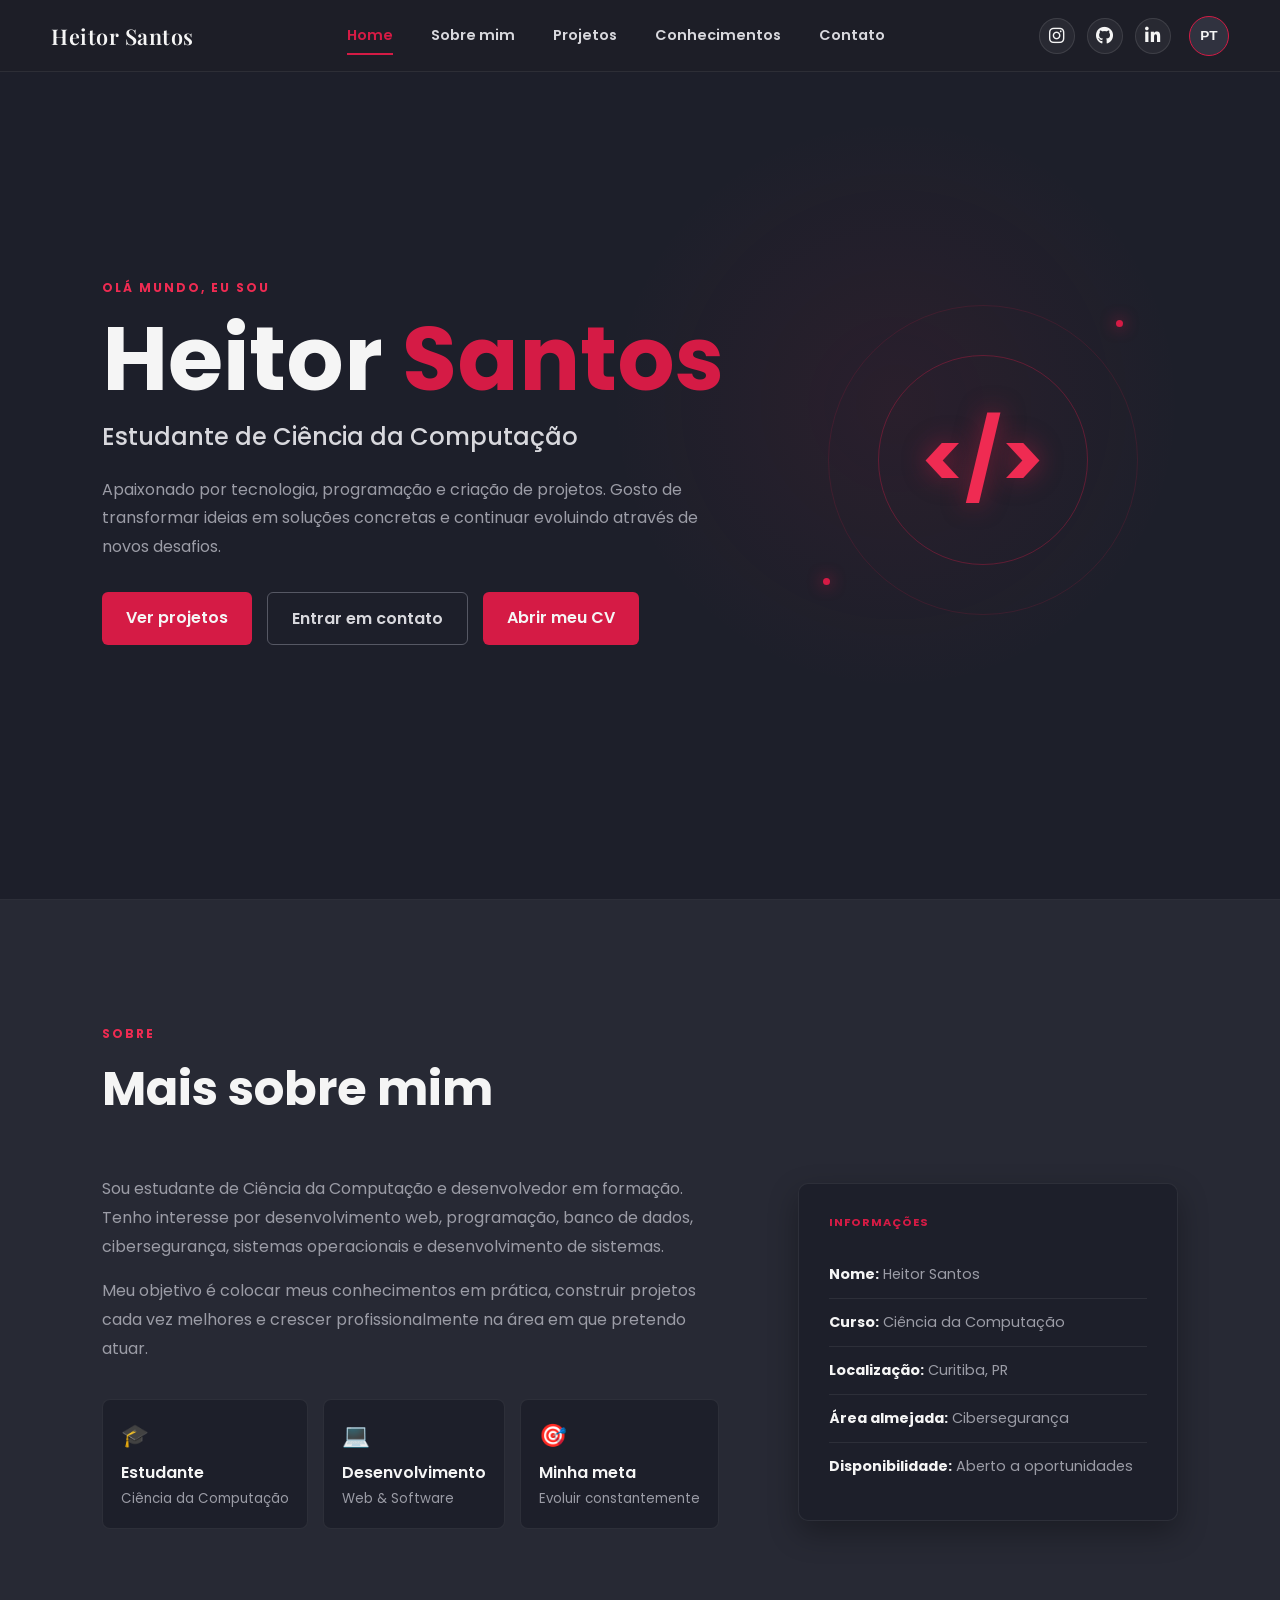
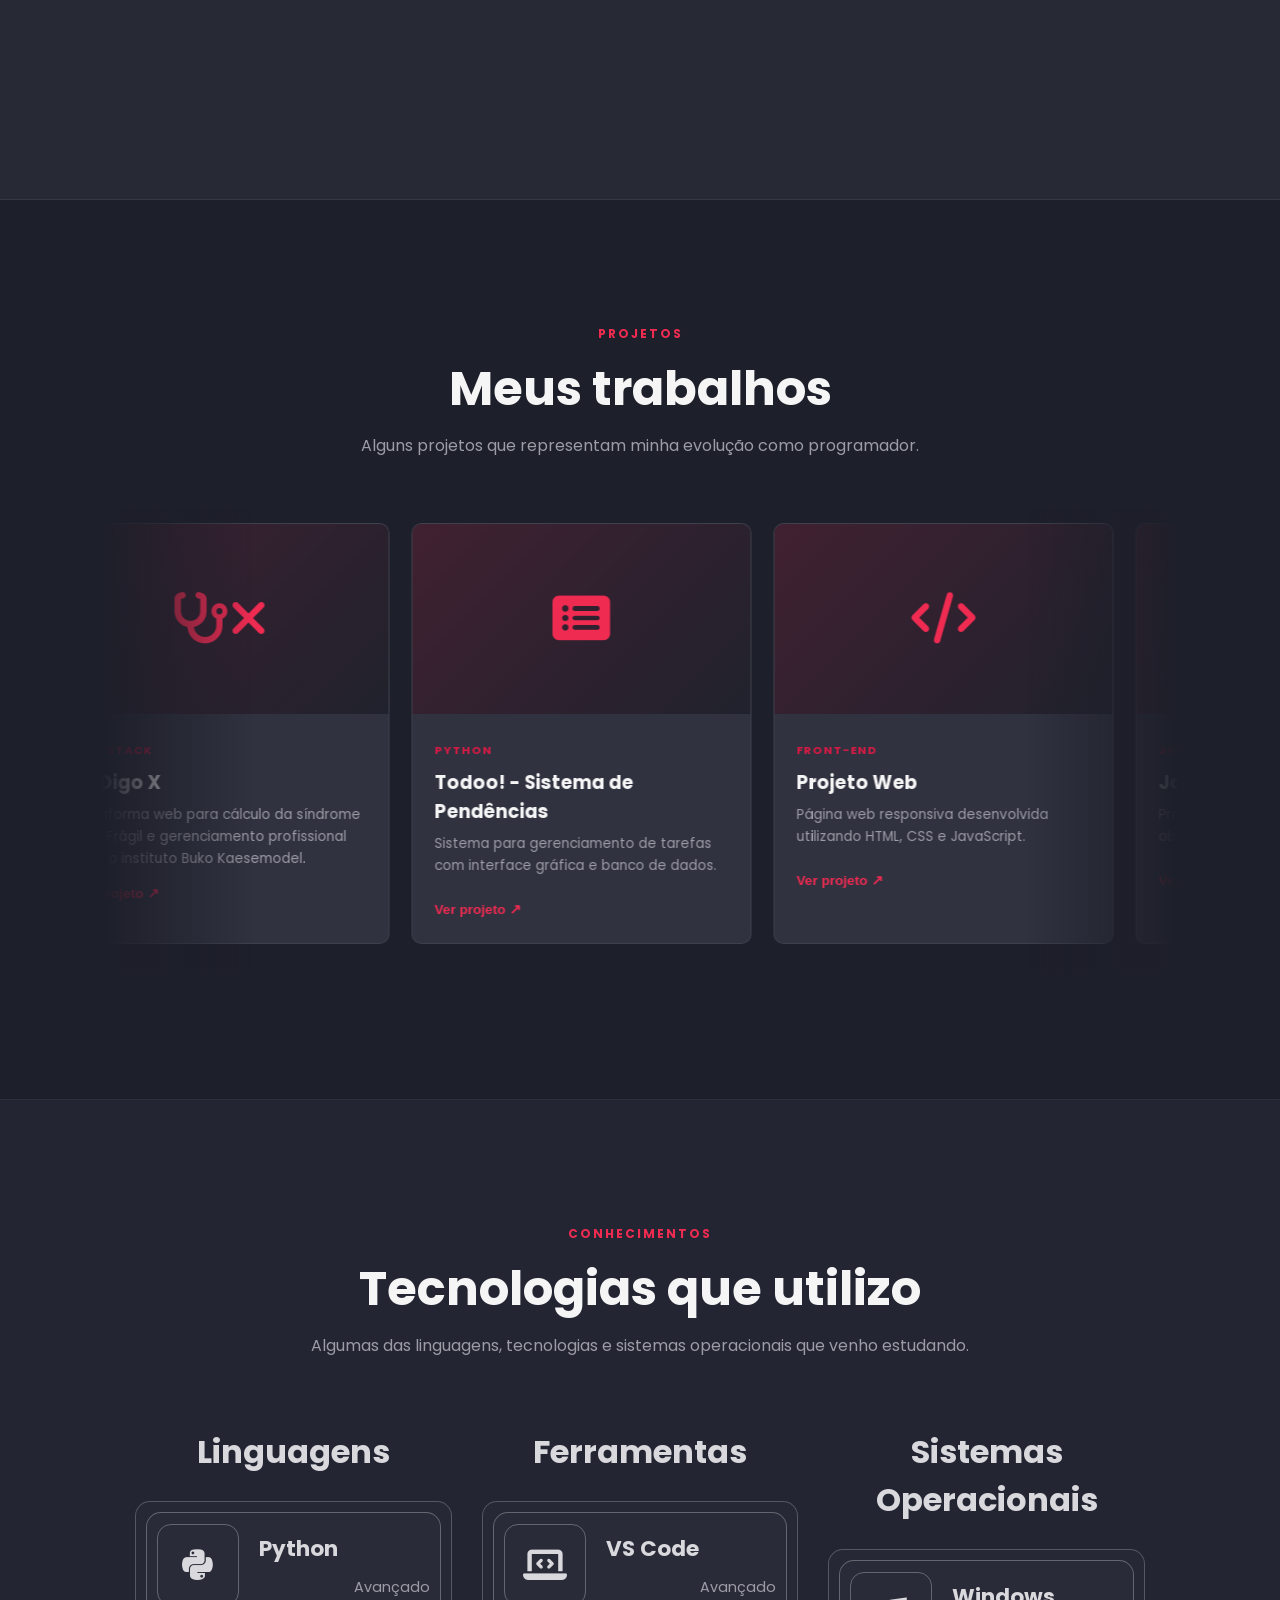
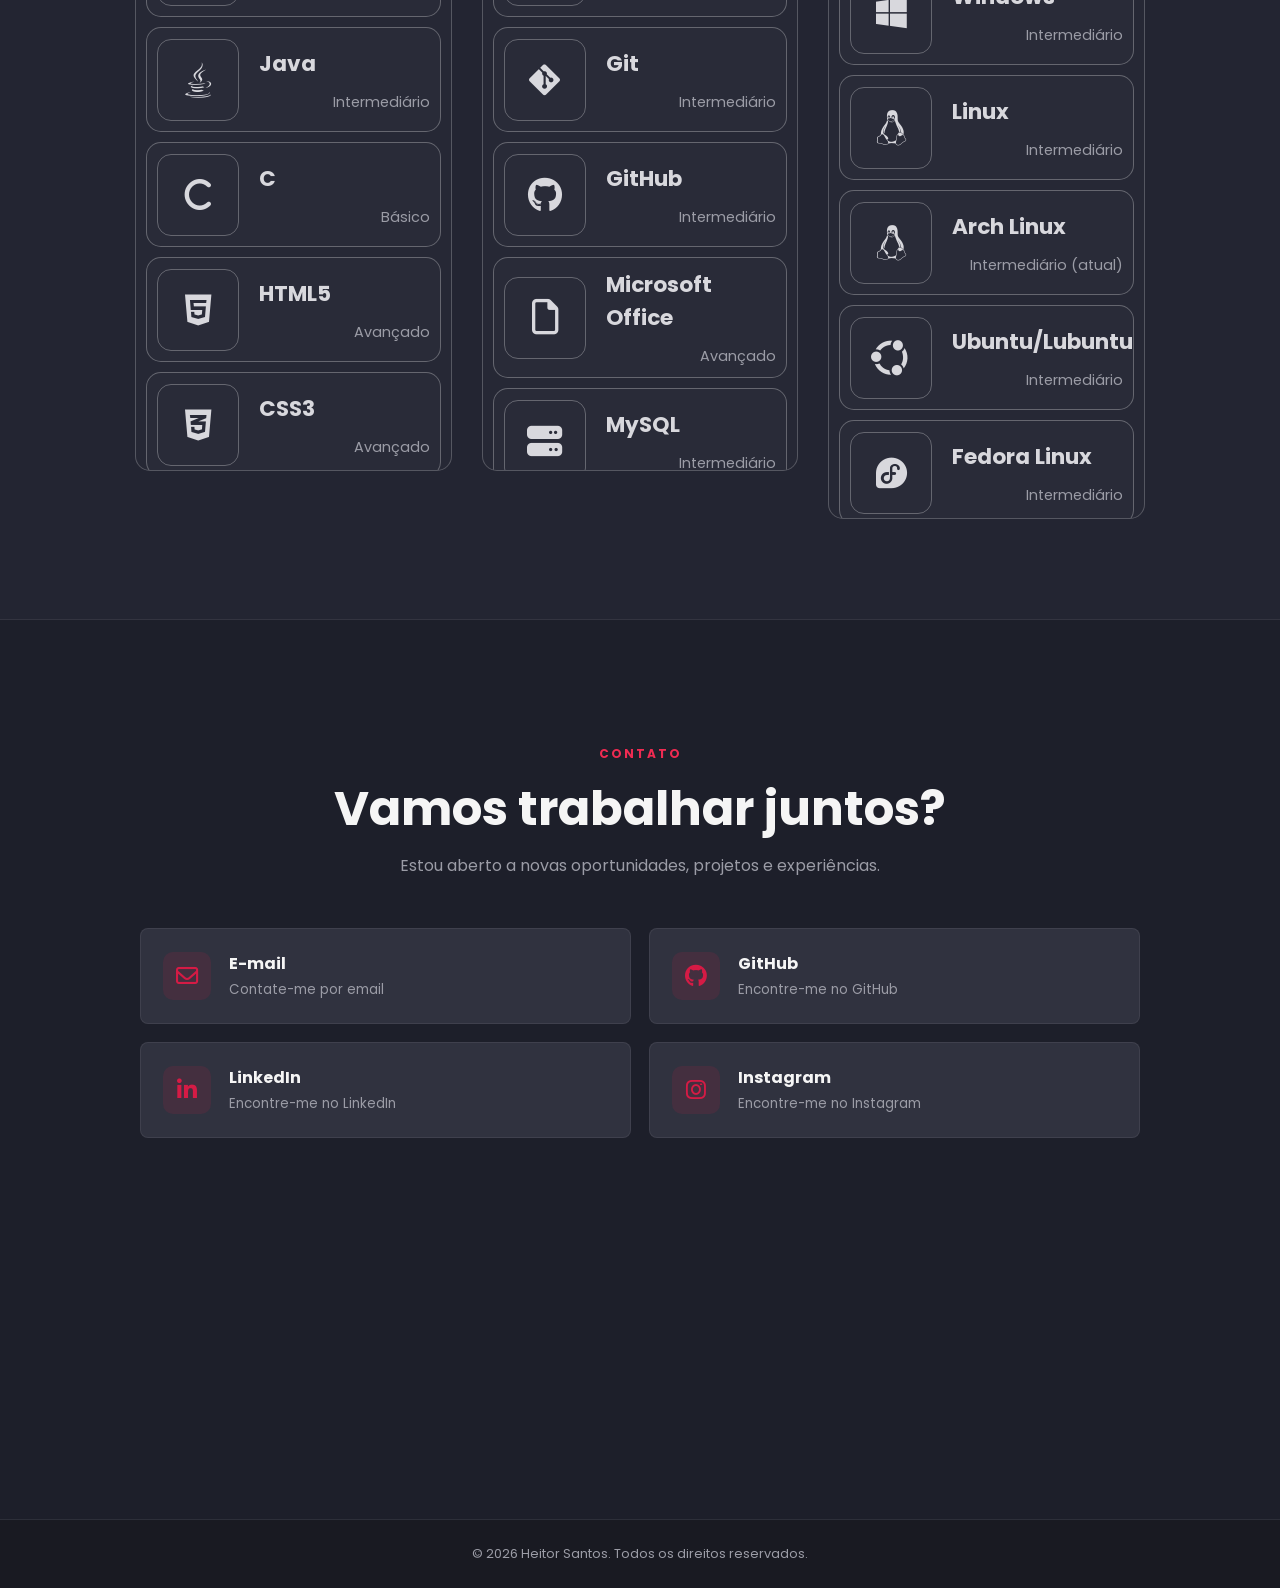
==== commit 7bf0b26f: "Updated portifolio web page v1.1" ====
--- a/index.html
+++ b/index.html
@@ -97,9 +97,9 @@
                     <small>Web & Software</small>
                 </div>
                 <div class="mini-card">
-                    <strong>🚀</strong>
-                    <span>Objetivo</span>
-                    <small>Evolução constante</small>
+                    <strong>🎯</strong>
+                    <span>Minha meta</span>
+                    <small>Evoluir constantemente</small>
                 </div>
             </div>
         </div>
@@ -109,6 +109,7 @@
             <div class="info-row"><strong>Nome:</strong> Heitor Santos</div>
             <div class="info-row"><strong>Curso:</strong> Ciência da Computação</div>
             <div class="info-row"><strong>Localização:</strong> Curitiba, PR</div>
+            <div class="info-row"><strong>Área almejada:</strong> Cibersegurança</div>
             <div class="info-row"><strong>Disponibilidade:</strong> Aberto a oportunidades</div>
         </div>
     </div>
@@ -118,7 +119,7 @@
     <div class="section-heading centered reveal">
         <span class="section-tag">PROJETOS</span>
         <h2>Meus trabalhos</h2>
-        <p>Alguns projetos que representam minha evolução na programação.</p>
+        <p>Alguns projetos que representam minha evolução como programador.</p>
     </div>
 
     <div class="project-carousel">
@@ -130,7 +131,7 @@
     <div class="section-heading centered reveal">
         <span class="section-tag">CONHECIMENTOS</span>
         <h2>Tecnologias que utilizo</h2>
-        <p>Algumas das tecnologias e linguagens que venho estudando.</p>
+        <p>Algumas das linguagens, tecnologias e sistemas operacionais que venho estudando.</p>
     </div>
 
     <div class="knowledge-columns">
@@ -207,7 +208,6 @@
     <p>© <span id="year"></span> Heitor Santos. Todos os direitos reservados.</p>
 </footer>
 
-<!-- Elemento de Tradução Oculto -->
 <div id="google_translate_element" style="display:none;"></div>
 
 <script type="text/javascript">
